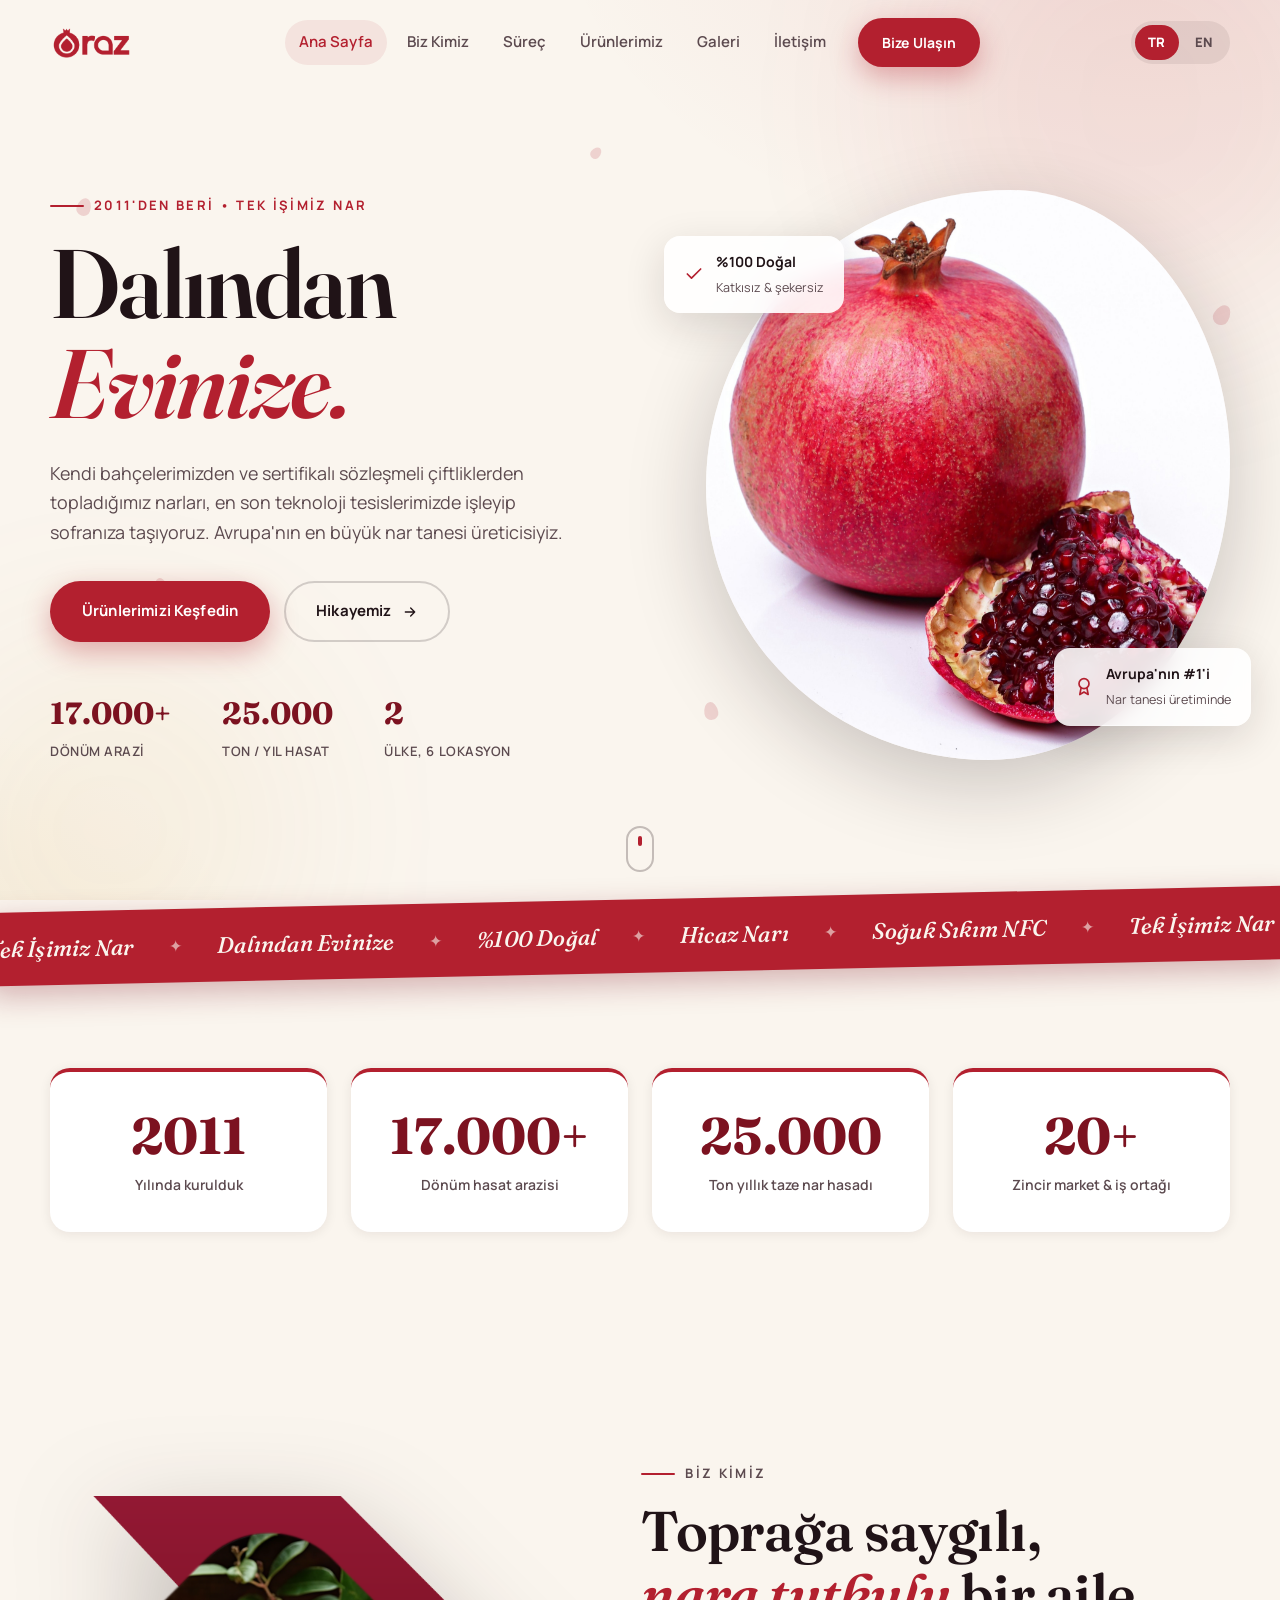
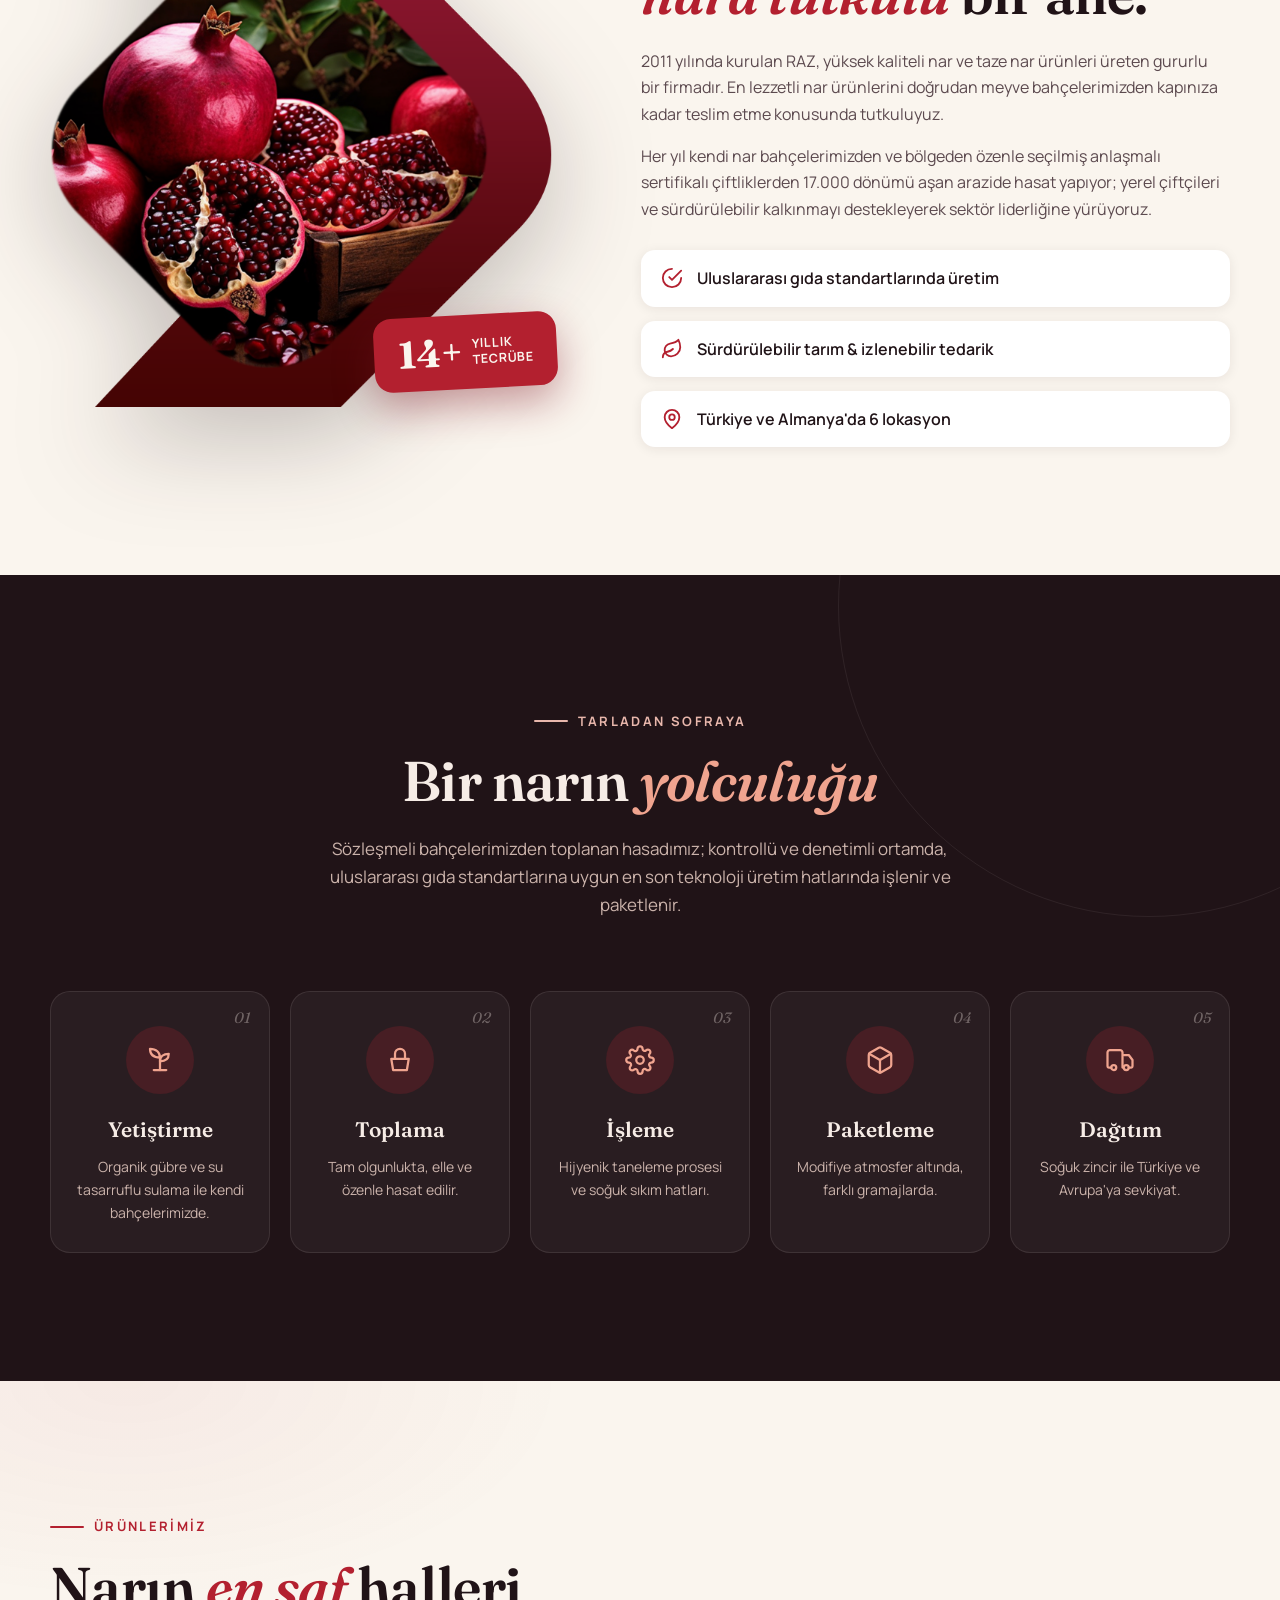
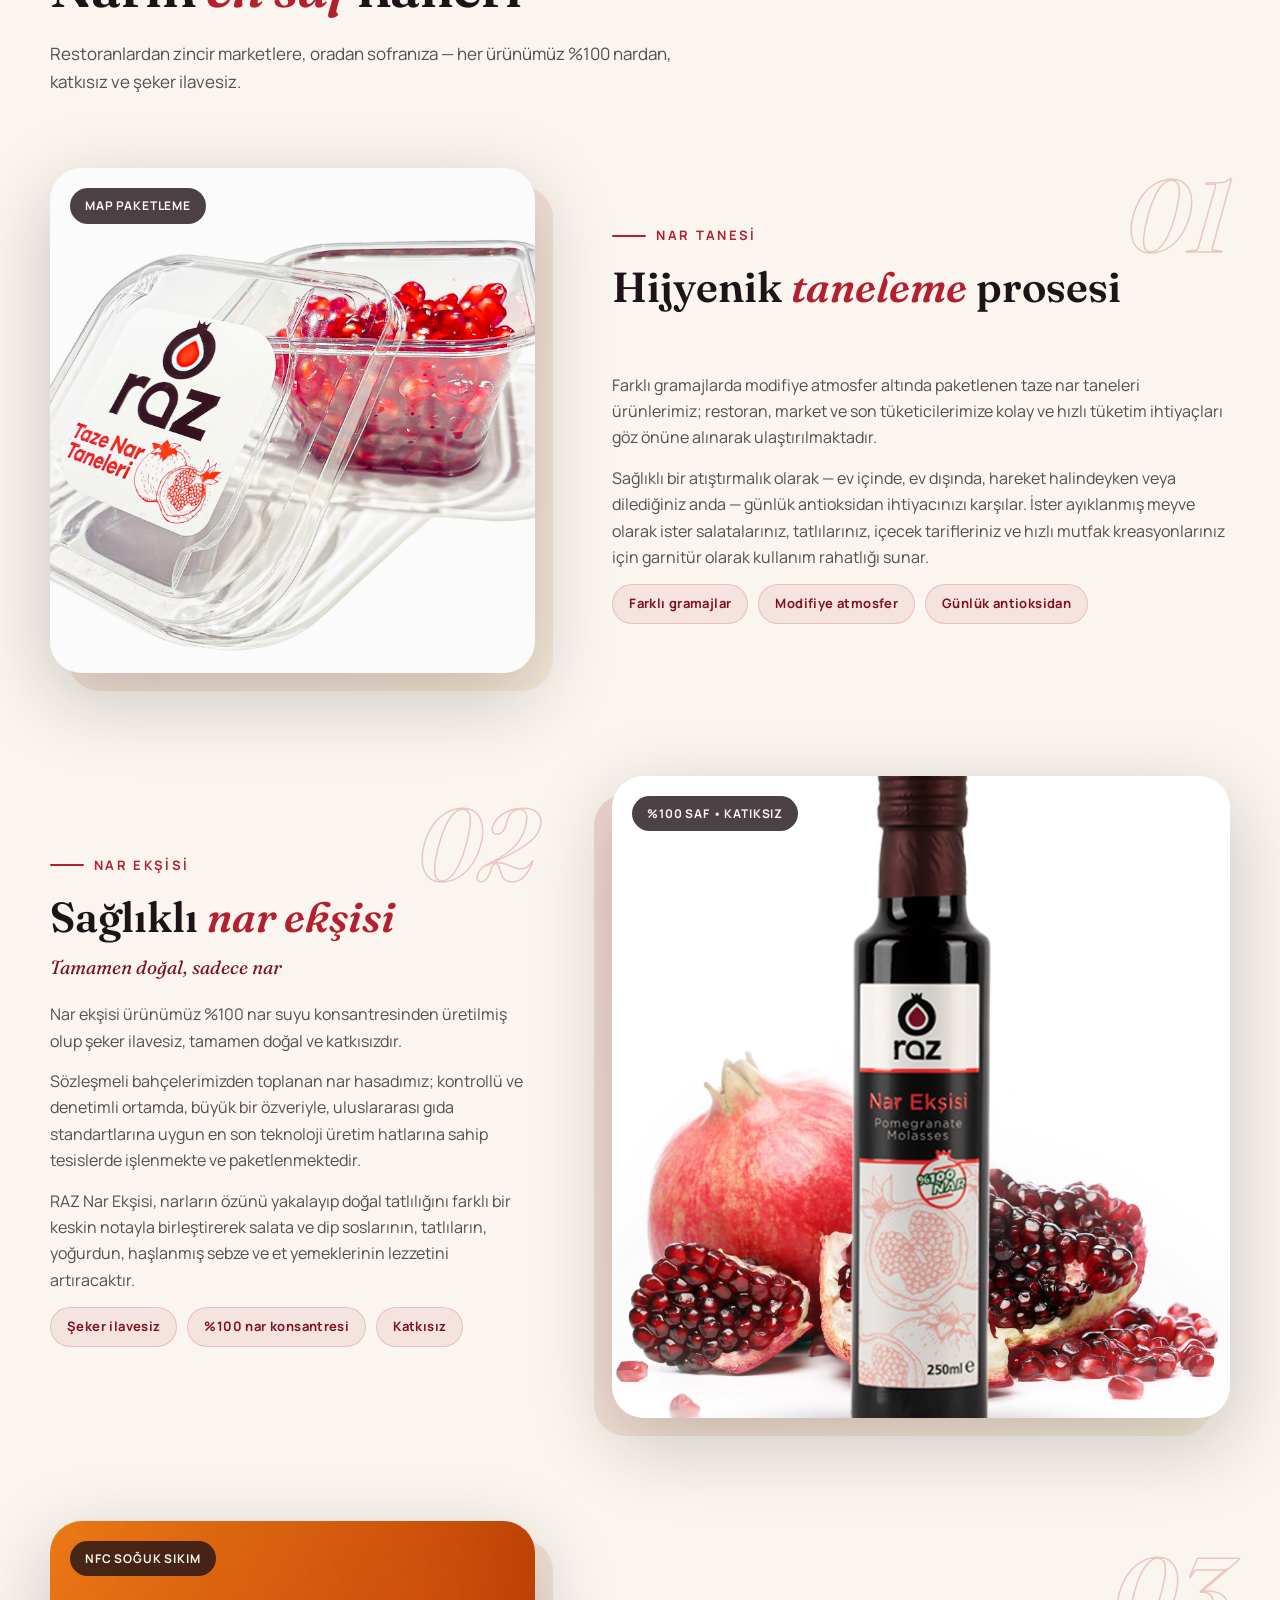
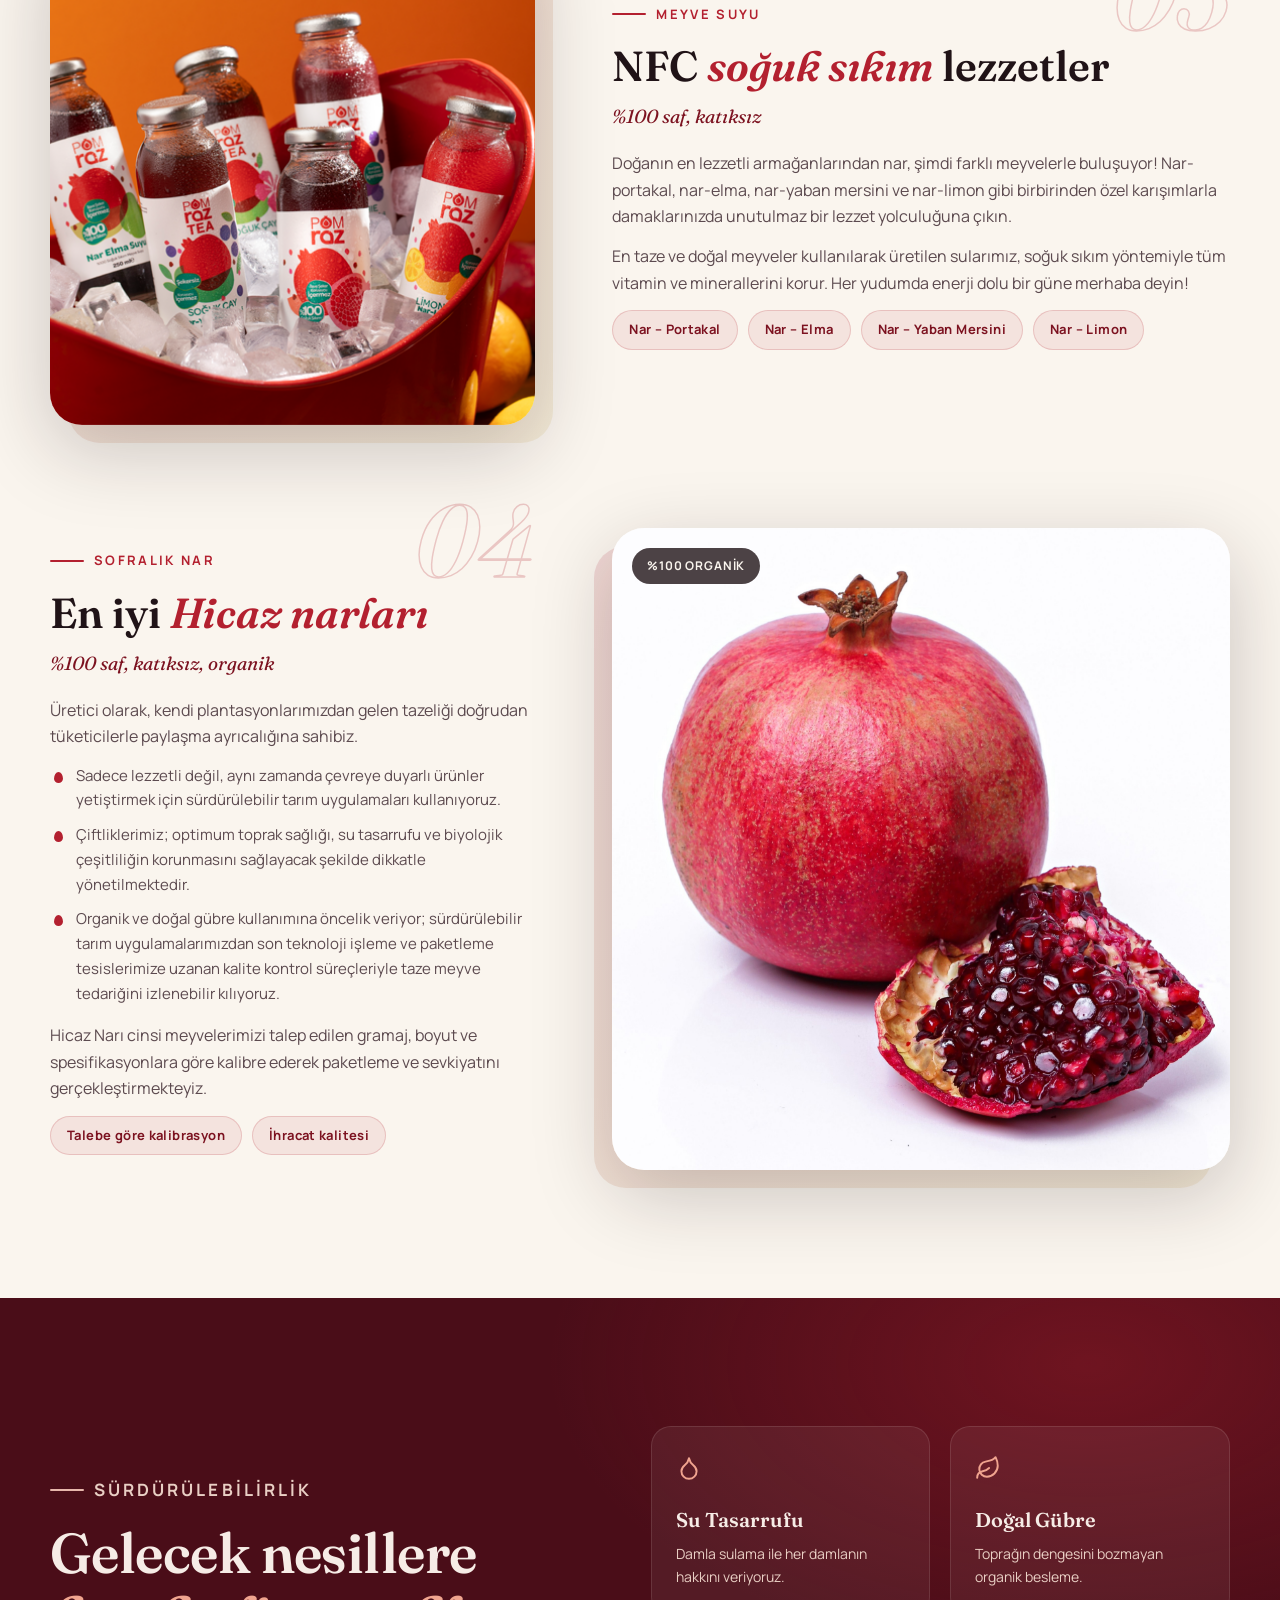
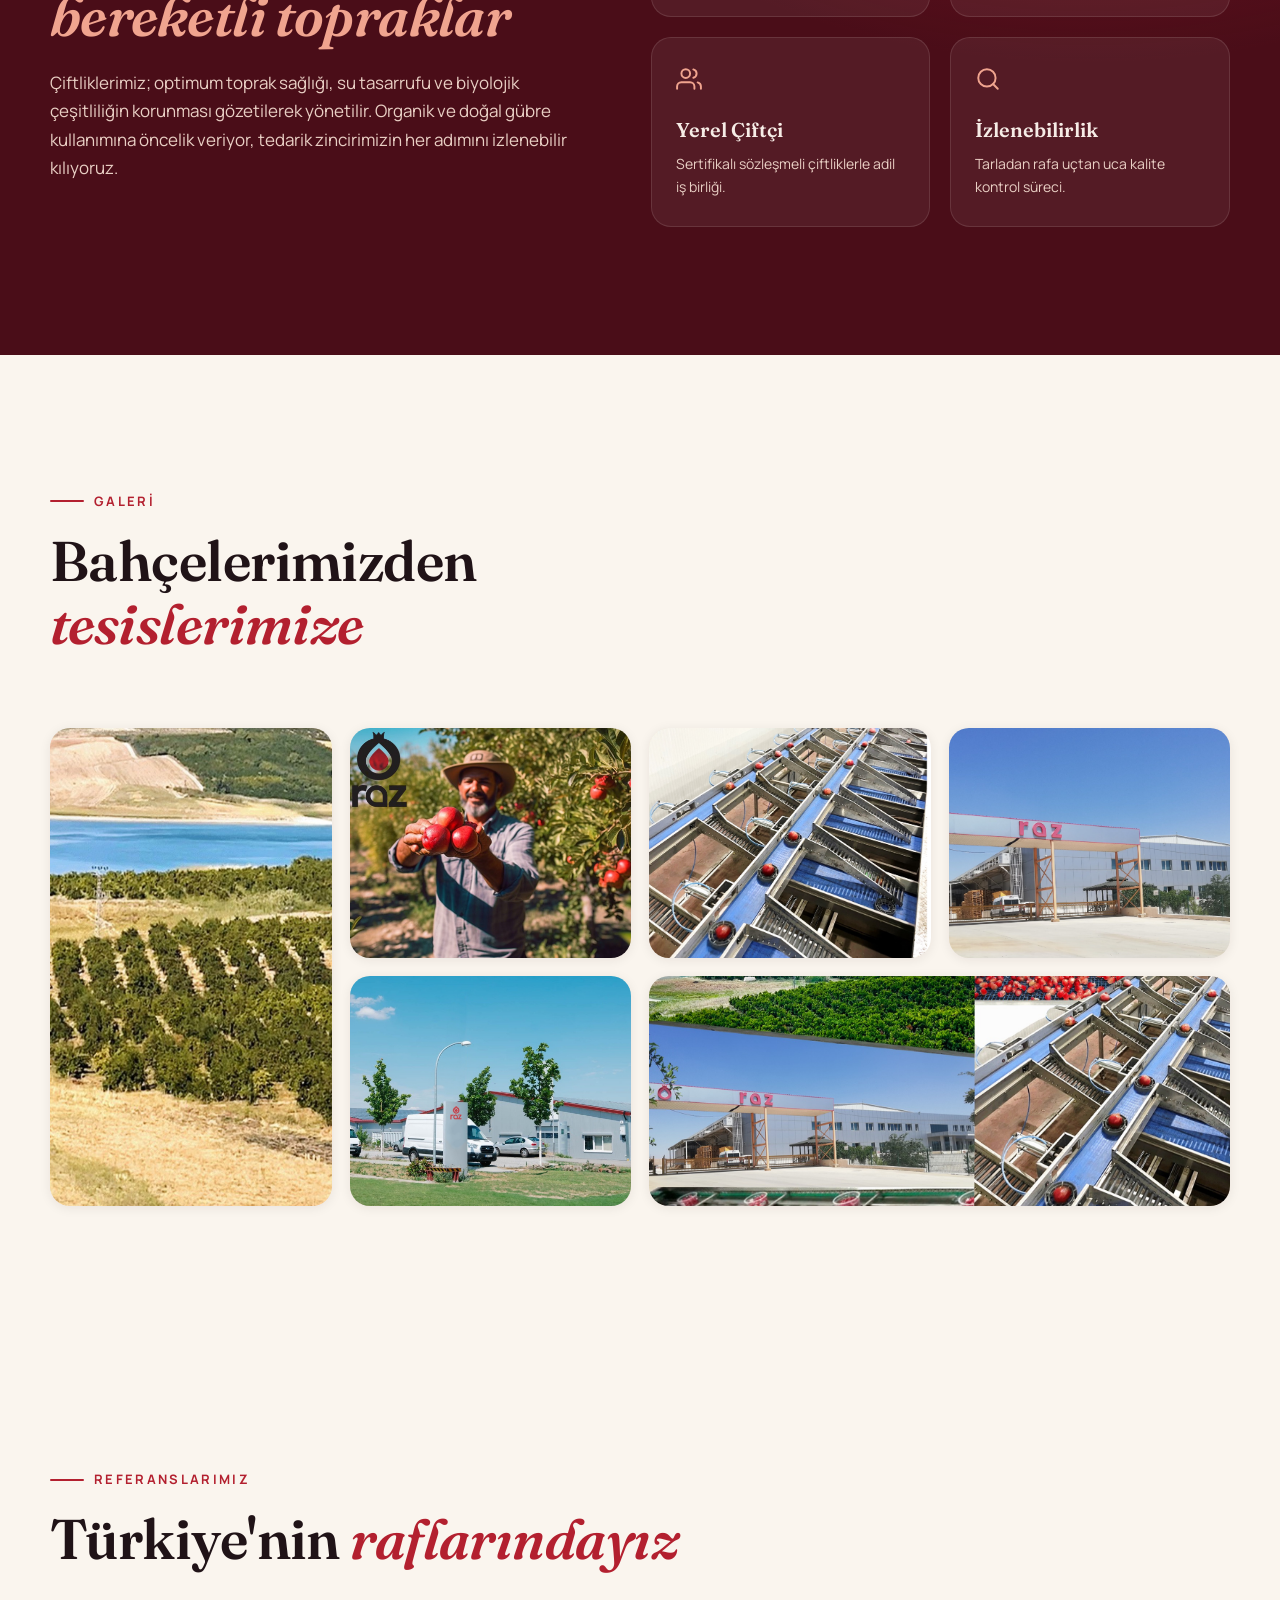
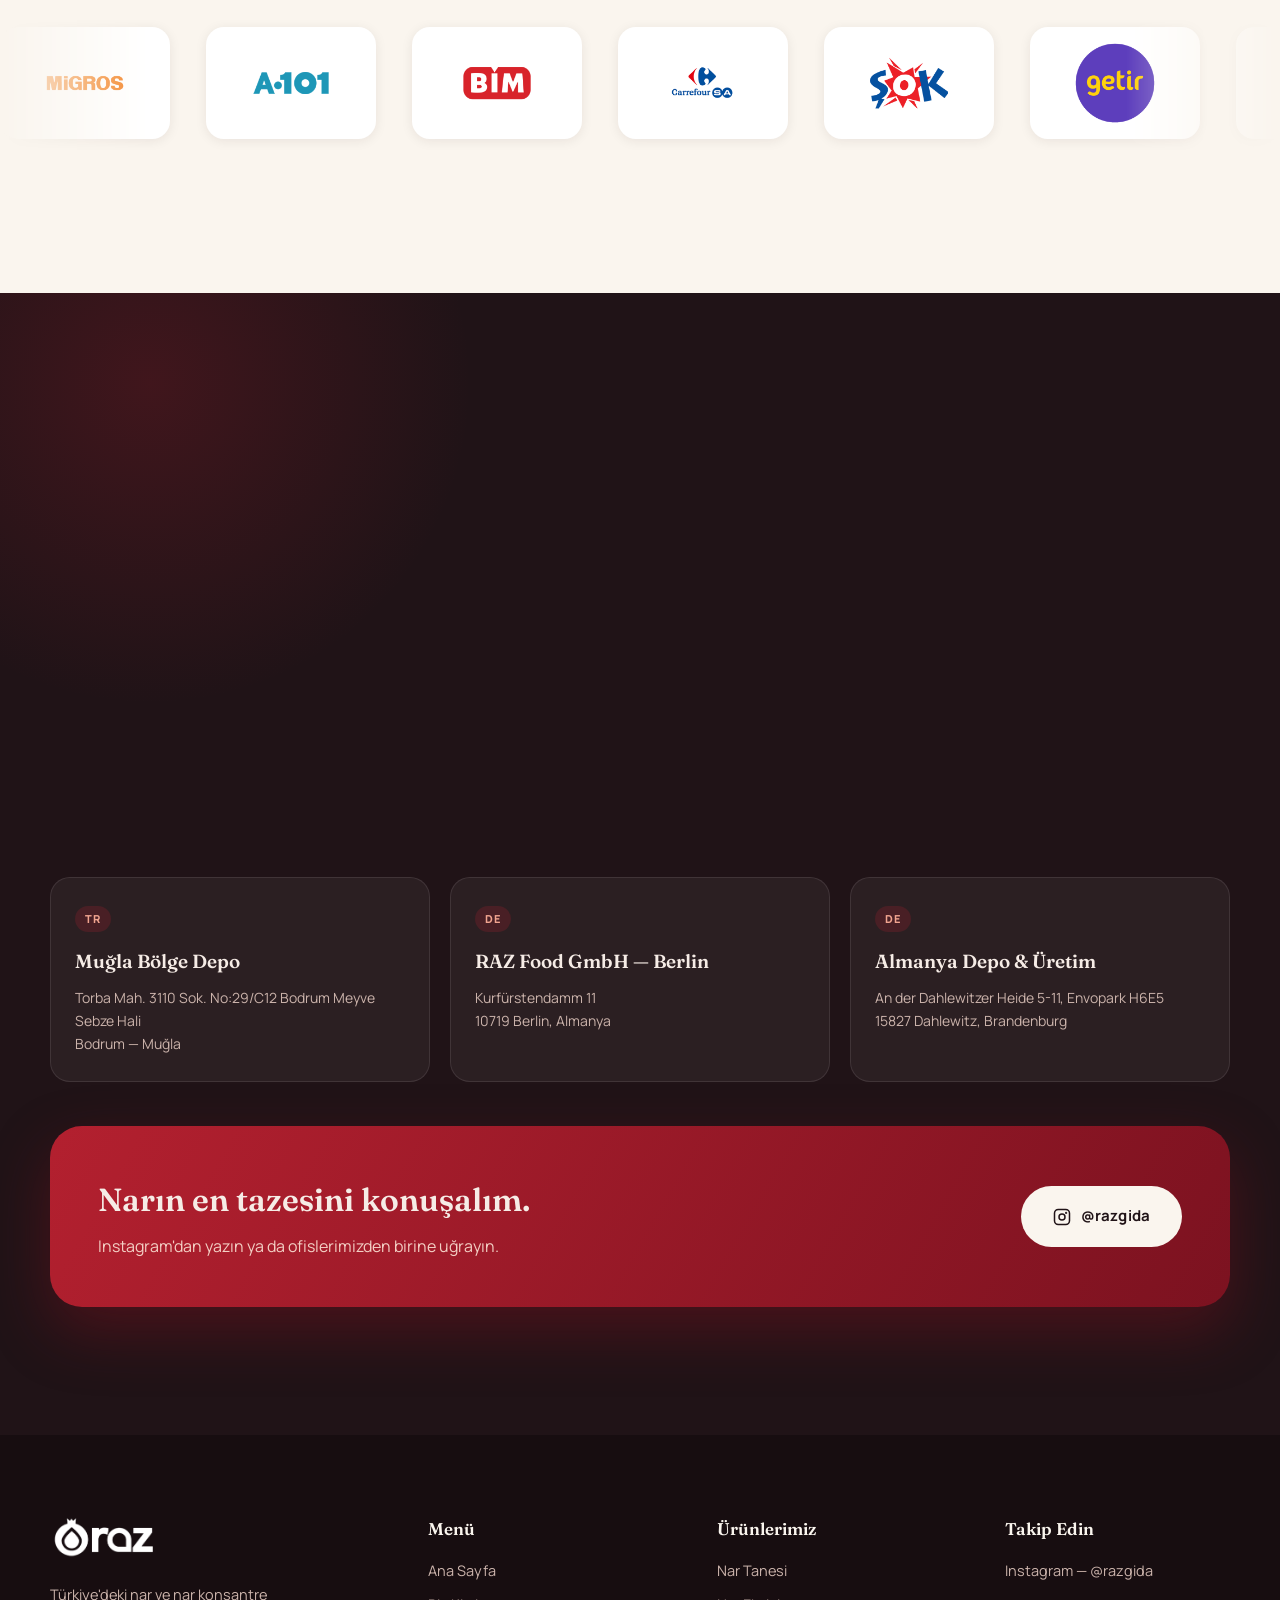
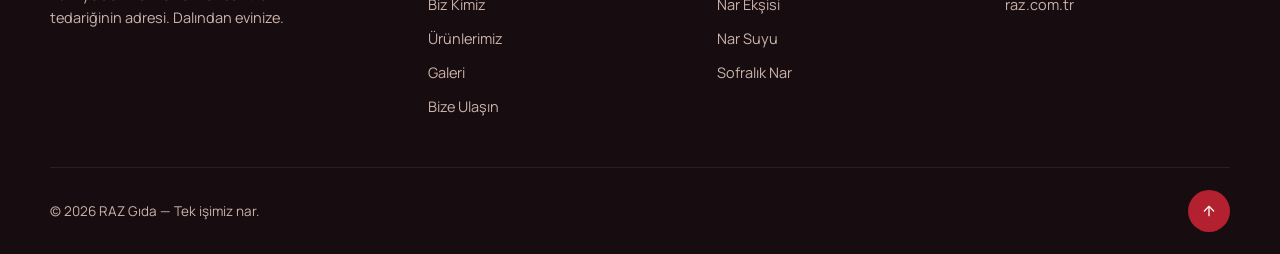
==== index.html @ 81042d1a "RAZ modern website: TR/EN static site Co-Authored-By: Claude Fable 5 <noreply@anthropic.com>" ====
<!DOCTYPE html>
<html lang="tr">
<head>
  <meta charset="UTF-8">
  <meta name="viewport" content="width=device-width, initial-scale=1.0">
  <title>RAZ — Dalından Evinize | Türkiye'nin Nar ve Nar Ürünleri Tedarikçisi</title>
  <meta name="description" content="2011'den beri tek işimiz nar. Avrupa'nın en büyük nar tanesi üreticisi RAZ; nar tanesi, nar ekşisi, NFC nar suyu ve sofralık Hicaz narını dalından evinize ulaştırır.">
  <link rel="icon" type="image/png" href="assets/img/favicon.png">
  <link rel="alternate" hreflang="tr" href="./">
  <link rel="alternate" hreflang="en" href="en/">
  <link rel="preconnect" href="https://fonts.googleapis.com">
  <link rel="preconnect" href="https://fonts.gstatic.com" crossorigin>
  <link href="https://fonts.googleapis.com/css2?family=Fraunces:opsz,wght@9..144,400;9..144,500;9..144,600;9..144,700&family=Manrope:wght@400;500;600;700;800&display=swap" rel="stylesheet">
  <link rel="stylesheet" href="css/style.css">
</head>
<body>

  <!-- ======= NAVBAR ======= -->
  <header class="nav" id="nav">
    <div class="container nav__inner">
      <a href="#anasayfa" class="nav__brand" aria-label="RAZ ana sayfa">
        <span class="nav__logo" role="img" aria-label="RAZ logosu"></span>
      </a>
      <nav class="nav__links" id="navLinks" aria-label="Ana menü">
        <a href="#anasayfa" class="nav__link is-active">Ana Sayfa</a>
        <a href="#biz-kimiz" class="nav__link">Biz Kimiz</a>
        <a href="#surec" class="nav__link">Süreç</a>
        <a href="#urunler" class="nav__link">Ürünlerimiz</a>
        <a href="#galeri" class="nav__link">Galeri</a>
        <a href="#iletisim" class="nav__link">İletişim</a>
        <a href="#iletisim" class="btn btn--primary btn--sm nav__cta">Bize Ulaşın</a>
      </nav>
      <div class="lang" aria-label="Dil seçimi">
        <a href="./" class="lang__link is-active" aria-current="true">TR</a>
        <a href="en/" class="lang__link">EN</a>
      </div>
      <button class="nav__burger" id="navBurger" aria-label="Menüyü aç/kapat" aria-expanded="false">
        <span></span><span></span><span></span>
      </button>
    </div>
  </header>

  <main>
    <!-- ======= HERO ======= -->
    <section class="hero" id="anasayfa">
      <div class="hero__bg" aria-hidden="true">
        <span class="hero__glow hero__glow--1"></span>
        <span class="hero__glow hero__glow--2"></span>
        <span class="seed seed--1"></span>
        <span class="seed seed--2"></span>
        <span class="seed seed--3"></span>
        <span class="seed seed--4"></span>
        <span class="seed seed--5"></span>
      </div>
      <div class="container hero__grid">
        <div class="hero__content">
          <p class="eyebrow reveal">2011'den beri &bull; Tek İşimiz Nar</p>
          <h1 class="hero__title reveal" style="--d:.08s">
            Dalından<br><em>Evinize.</em>
          </h1>
          <p class="hero__lead reveal" style="--d:.16s">
            Kendi bahçelerimizden ve sertifikalı sözleşmeli çiftliklerden topladığımız
            narları, en son teknoloji tesislerimizde işleyip sofranıza taşıyoruz.
            Avrupa'nın en büyük nar tanesi üreticisiyiz.
          </p>
          <div class="hero__actions reveal" style="--d:.24s">
            <a href="#urunler" class="btn btn--primary">Ürünlerimizi Keşfedin</a>
            <a href="#biz-kimiz" class="btn btn--ghost">Hikayemiz
              <svg width="16" height="16" viewBox="0 0 24 24" fill="none" stroke="currentColor" stroke-width="2" stroke-linecap="round" stroke-linejoin="round" aria-hidden="true"><path d="M5 12h14M13 6l6 6-6 6"/></svg>
            </a>
          </div>
          <ul class="hero__facts reveal" style="--d:.32s">
            <li><strong>17.000+</strong><span>dönüm arazi</span></li>
            <li><strong>25.000</strong><span>ton / yıl hasat</span></li>
            <li><strong>2</strong><span>ülke, 6 lokasyon</span></li>
          </ul>
        </div>
        <div class="hero__visual reveal" style="--d:.2s">
          <div class="hero__blob">
            <img src="assets/img/hero-pomegranate.jpg" alt="Taze Hicaz narı ve nar taneleri" fetchpriority="high">
          </div>
          <div class="hero__chip hero__chip--1">
            <svg width="20" height="20" viewBox="0 0 24 24" fill="none" stroke="currentColor" stroke-width="2" stroke-linecap="round" stroke-linejoin="round" aria-hidden="true"><path d="M20 6L9 17l-5-5"/></svg>
            <div><strong>%100 Doğal</strong><span>Katkısız &amp; şekersiz</span></div>
          </div>
          <div class="hero__chip hero__chip--2">
            <svg width="20" height="20" viewBox="0 0 24 24" fill="none" stroke="currentColor" stroke-width="2" stroke-linecap="round" stroke-linejoin="round" aria-hidden="true"><circle cx="12" cy="8" r="6"/><path d="M15.5 13l1.5 8-5-3-5 3 1.5-8"/></svg>
            <div><strong>Avrupa'nın #1'i</strong><span>Nar tanesi üretiminde</span></div>
          </div>
        </div>
      </div>
      <a href="#marquee" class="hero__scroll" aria-label="Aşağı kaydır">
        <span></span>
      </a>
    </section>

    <!-- ======= MARQUEE ======= -->
    <div class="marquee" id="marquee" aria-hidden="true">
      <div class="marquee__track">
        <span>Tek İşimiz Nar</span><i>&#10022;</i>
        <span>Dalından Evinize</span><i>&#10022;</i>
        <span>%100 Doğal</span><i>&#10022;</i>
        <span>Hicaz Narı</span><i>&#10022;</i>
        <span>Soğuk Sıkım NFC</span><i>&#10022;</i>
        <span>Tek İşimiz Nar</span><i>&#10022;</i>
        <span>Dalından Evinize</span><i>&#10022;</i>
        <span>%100 Doğal</span><i>&#10022;</i>
        <span>Hicaz Narı</span><i>&#10022;</i>
        <span>Soğuk Sıkım NFC</span><i>&#10022;</i>
      </div>
    </div>

    <!-- ======= STATS ======= -->
    <section class="stats">
      <div class="container stats__grid">
        <div class="stat reveal">
          <span class="stat__num"><span class="counter" data-target="2011">0</span></span>
          <span class="stat__label">Yılında kurulduk</span>
        </div>
        <div class="stat reveal" style="--d:.08s">
          <span class="stat__num"><span class="counter" data-target="17">0</span>.000+</span>
          <span class="stat__label">Dönüm hasat arazisi</span>
        </div>
        <div class="stat reveal" style="--d:.16s">
          <span class="stat__num"><span class="counter" data-target="25">0</span>.000</span>
          <span class="stat__label">Ton yıllık taze nar hasadı</span>
        </div>
        <div class="stat reveal" style="--d:.24s">
          <span class="stat__num"><span class="counter" data-target="20">0</span>+</span>
          <span class="stat__label">Zincir market &amp; iş ortağı</span>
        </div>
      </div>
    </section>

    <!-- ======= BİZ KİMİZ ======= -->
    <section class="about section" id="biz-kimiz">
      <div class="container about__grid">
        <div class="about__visual reveal">
          <img src="assets/img/about.png" alt="Ahşap kasada taze narlar ve nar taneleri" loading="lazy">
          <div class="about__badge">
            <strong>14+</strong>
            <span>yıllık<br>tecrübe</span>
          </div>
        </div>
        <div class="about__content">
          <p class="eyebrow reveal">Biz Kimiz</p>
          <h2 class="section__title reveal" style="--d:.08s">Toprağa saygılı,<br><em>nara tutkulu</em> bir aile.</h2>
          <p class="reveal" style="--d:.16s">
            2011 yılında kurulan RAZ, yüksek kaliteli nar ve taze nar ürünleri üreten
            gururlu bir firmadır. En lezzetli nar ürünlerini doğrudan meyve bahçelerimizden
            kapınıza kadar teslim etme konusunda tutkuluyuz.
          </p>
          <p class="reveal" style="--d:.22s">
            Her yıl kendi nar bahçelerimizden ve bölgeden özenle seçilmiş anlaşmalı
            sertifikalı çiftliklerden 17.000 dönümü aşan arazide hasat yapıyor; yerel
            çiftçileri ve sürdürülebilir kalkınmayı destekleyerek sektör liderliğine yürüyoruz.
          </p>
          <ul class="about__list reveal" style="--d:.28s">
            <li>
              <svg width="22" height="22" viewBox="0 0 24 24" fill="none" stroke="currentColor" stroke-width="2" stroke-linecap="round" stroke-linejoin="round" aria-hidden="true"><path d="M12 2a10 10 0 1 0 10 10"/><path d="M22 4L12 14l-3-3"/></svg>
              Uluslararası gıda standartlarında üretim
            </li>
            <li>
              <svg width="22" height="22" viewBox="0 0 24 24" fill="none" stroke="currentColor" stroke-width="2" stroke-linecap="round" stroke-linejoin="round" aria-hidden="true"><path d="M11 20A7 7 0 0 1 9.8 6.1C15.5 5 17 4.48 19 2c1 2 2 4.18 2 8 0 5.5-4.78 10-10 10Z"/><path d="M2 21c0-3 1.85-5.36 5.08-6C9.5 14.52 12 13 13 12"/></svg>
              Sürdürülebilir tarım &amp; izlenebilir tedarik
            </li>
            <li>
              <svg width="22" height="22" viewBox="0 0 24 24" fill="none" stroke="currentColor" stroke-width="2" stroke-linecap="round" stroke-linejoin="round" aria-hidden="true"><path d="M20 10c0 6-8 12-8 12s-8-6-8-12a8 8 0 0 1 16 0Z"/><circle cx="12" cy="10" r="3"/></svg>
              Türkiye ve Almanya'da 6 lokasyon
            </li>
          </ul>
        </div>
      </div>
    </section>

    <!-- ======= SÜREÇ ======= -->
    <section class="process section section--dark" id="surec">
      <div class="container">
        <div class="section__head">
          <p class="eyebrow eyebrow--light reveal">Tarladan Sofraya</p>
          <h2 class="section__title reveal" style="--d:.08s">Bir narın <em>yolculuğu</em></h2>
          <p class="section__sub reveal" style="--d:.16s">
            Sözleşmeli bahçelerimizden toplanan hasadımız; kontrollü ve denetimli ortamda,
            uluslararası gıda standartlarına uygun en son teknoloji üretim hatlarında
            işlenir ve paketlenir.
          </p>
        </div>
        <ol class="process__steps">
          <li class="process__step reveal">
            <span class="process__no">01</span>
            <span class="process__icon">
              <svg width="30" height="30" viewBox="0 0 24 24" fill="none" stroke="currentColor" stroke-width="1.8" stroke-linecap="round" stroke-linejoin="round" aria-hidden="true"><path d="M7 20h10"/><path d="M12 20V10"/><path d="M12 10C12 6 9 3 4 3c0 5 3 7 8 7Z"/><path d="M12 13c0-3.5 2.5-6 7-6 0 4.5-2.5 6-7 6Z"/></svg>
            </span>
            <h3>Yetiştirme</h3>
            <p>Organik gübre ve su tasarruflu sulama ile kendi bahçelerimizde.</p>
          </li>
          <li class="process__step reveal" style="--d:.08s">
            <span class="process__no">02</span>
            <span class="process__icon">
              <svg width="30" height="30" viewBox="0 0 24 24" fill="none" stroke="currentColor" stroke-width="1.8" stroke-linecap="round" stroke-linejoin="round" aria-hidden="true"><path d="M5 11h14l-1.5 9h-11L5 11Z"/><path d="M8 11V7a4 4 0 0 1 8 0v4"/></svg>
            </span>
            <h3>Toplama</h3>
            <p>Tam olgunlukta, elle ve özenle hasat edilir.</p>
          </li>
          <li class="process__step reveal" style="--d:.16s">
            <span class="process__no">03</span>
            <span class="process__icon">
              <svg width="30" height="30" viewBox="0 0 24 24" fill="none" stroke="currentColor" stroke-width="1.8" stroke-linecap="round" stroke-linejoin="round" aria-hidden="true"><circle cx="12" cy="12" r="3"/><path d="M19.4 15a1.65 1.65 0 0 0 .33 1.82l.06.06a2 2 0 1 1-2.83 2.83l-.06-.06a1.65 1.65 0 0 0-1.82-.33 1.65 1.65 0 0 0-1 1.51V21a2 2 0 1 1-4 0v-.09a1.65 1.65 0 0 0-1-1.51 1.65 1.65 0 0 0-1.82.33l-.06.06a2 2 0 1 1-2.83-2.83l.06-.06a1.65 1.65 0 0 0 .33-1.82 1.65 1.65 0 0 0-1.51-1H3a2 2 0 1 1 0-4h.09a1.65 1.65 0 0 0 1.51-1 1.65 1.65 0 0 0-.33-1.82l-.06-.06a2 2 0 1 1 2.83-2.83l.06.06a1.65 1.65 0 0 0 1.82.33h.09a1.65 1.65 0 0 0 1-1.51V3a2 2 0 1 1 4 0v.09a1.65 1.65 0 0 0 1 1.51 1.65 1.65 0 0 0 1.82-.33l.06-.06a2 2 0 1 1 2.83 2.83l-.06.06a1.65 1.65 0 0 0-.33 1.82v.09a1.65 1.65 0 0 0 1.51 1H21a2 2 0 1 1 0 4h-.09a1.65 1.65 0 0 0-1.51 1Z"/></svg>
            </span>
            <h3>İşleme</h3>
            <p>Hijyenik taneleme prosesi ve soğuk sıkım hatları.</p>
          </li>
          <li class="process__step reveal" style="--d:.24s">
            <span class="process__no">04</span>
            <span class="process__icon">
              <svg width="30" height="30" viewBox="0 0 24 24" fill="none" stroke="currentColor" stroke-width="1.8" stroke-linecap="round" stroke-linejoin="round" aria-hidden="true"><path d="M21 8a2 2 0 0 0-1-1.73l-7-4a2 2 0 0 0-2 0l-7 4A2 2 0 0 0 3 8v8a2 2 0 0 0 1 1.73l7 4a2 2 0 0 0 2 0l7-4A2 2 0 0 0 21 16Z"/><path d="M3.3 7L12 12l8.7-5"/><path d="M12 22V12"/></svg>
            </span>
            <h3>Paketleme</h3>
            <p>Modifiye atmosfer altında, farklı gramajlarda.</p>
          </li>
          <li class="process__step reveal" style="--d:.32s">
            <span class="process__no">05</span>
            <span class="process__icon">
              <svg width="30" height="30" viewBox="0 0 24 24" fill="none" stroke="currentColor" stroke-width="1.8" stroke-linecap="round" stroke-linejoin="round" aria-hidden="true"><path d="M14 18V6a2 2 0 0 0-2-2H4a2 2 0 0 0-2 2v11a1 1 0 0 0 1 1h2"/><path d="M15 8h4l3 4v5a1 1 0 0 1-1 1h-2"/><circle cx="7" cy="18" r="2"/><circle cx="17" cy="18" r="2"/></svg>
            </span>
            <h3>Dağıtım</h3>
            <p>Soğuk zincir ile Türkiye ve Avrupa'ya sevkiyat.</p>
          </li>
        </ol>
      </div>
    </section>

    <!-- ======= ÜRÜNLER ======= -->
    <section class="products section" id="urunler">
      <div class="container">
        <div class="section__head">
          <p class="eyebrow reveal">Ürünlerimiz</p>
          <h2 class="section__title reveal" style="--d:.08s">Narın <em>en saf</em> halleri</h2>
          <p class="section__sub reveal" style="--d:.16s">
            Restoranlardan zincir marketlere, oradan sofranıza — her ürünümüz
            %100 nardan, katkısız ve şeker ilavesiz.
          </p>
        </div>
        <div class="showcase__list">

          <!-- 01 · Nar Tanesi -->
          <article class="showcase">
            <div class="showcase__media reveal">
              <img src="assets/img/products/nar-tanesi.jpg" alt="RAZ taze nar taneleri paketi" loading="lazy">
              <span class="showcase__tag">MAP Paketleme</span>
            </div>
            <div class="showcase__content">
              <span class="showcase__no" aria-hidden="true">01</span>
              <p class="eyebrow reveal">Nar Tanesi</p>
              <h3 class="showcase__title reveal" style="--d:.06s">Hijyenik <em>taneleme</em> prosesi</h3>
              <p class="showcase__highlight reveal" style="--d:.12s">Avrupa'nın en büyük tane üreticisi</p>
              <p class="reveal" style="--d:.18s">
                Farklı gramajlarda modifiye atmosfer altında paketlenen taze nar taneleri
                ürünlerimiz; restoran, market ve son tüketicilerimize kolay ve hızlı tüketim
                ihtiyaçları göz önüne alınarak ulaştırılmaktadır.
              </p>
              <p class="reveal" style="--d:.24s">
                Sağlıklı bir atıştırmalık olarak — ev içinde, ev dışında, hareket halindeyken
                veya dilediğiniz anda — günlük antioksidan ihtiyacınızı karşılar. İster
                ayıklanmış meyve olarak ister salatalarınız, tatlılarınız, içecek tarifleriniz
                ve hızlı mutfak kreasyonlarınız için garnitür olarak kullanım rahatlığı sunar.
              </p>
              <ul class="showcase__chips reveal" style="--d:.3s">
                <li>Farklı gramajlar</li>
                <li>Modifiye atmosfer</li>
                <li>Günlük antioksidan</li>
              </ul>
            </div>
          </article>

          <!-- 02 · Nar Ekşisi -->
          <article class="showcase">
            <div class="showcase__media reveal">
              <img src="assets/img/products/nar-eksisi.jpg" alt="RAZ nar ekşisi şişesi" loading="lazy">
              <span class="showcase__tag">%100 Saf &bull; Katıksız</span>
            </div>
            <div class="showcase__content">
              <span class="showcase__no" aria-hidden="true">02</span>
              <p class="eyebrow reveal">Nar Ekşisi</p>
              <h3 class="showcase__title reveal" style="--d:.06s">Sağlıklı <em>nar ekşisi</em></h3>
              <p class="showcase__highlight reveal" style="--d:.12s">Tamamen doğal, sadece nar</p>
              <p class="reveal" style="--d:.18s">
                Nar ekşisi ürünümüz %100 nar suyu konsantresinden üretilmiş olup şeker
                ilavesiz, tamamen doğal ve katkısızdır.
              </p>
              <p class="reveal" style="--d:.24s">
                Sözleşmeli bahçelerimizden toplanan nar hasadımız; kontrollü ve denetimli
                ortamda, büyük bir özveriyle, uluslararası gıda standartlarına uygun en son
                teknoloji üretim hatlarına sahip tesislerde işlenmekte ve paketlenmektedir.
              </p>
              <p class="reveal" style="--d:.3s">
                RAZ Nar Ekşisi, narların özünü yakalayıp doğal tatlılığını farklı bir keskin
                notayla birleştirerek salata ve dip soslarının, tatlıların, yoğurdun,
                haşlanmış sebze ve et yemeklerinin lezzetini artıracaktır.
              </p>
              <ul class="showcase__chips reveal" style="--d:.36s">
                <li>Şeker ilavesiz</li>
                <li>%100 nar konsantresi</li>
                <li>Katkısız</li>
              </ul>
            </div>
          </article>

          <!-- 03 · Meyve Suyu -->
          <article class="showcase">
            <div class="showcase__media reveal">
              <img src="assets/img/products/nar-suyu.png" alt="POM raz NFC soğuk sıkım nar suyu şişeleri" loading="lazy">
              <span class="showcase__tag">NFC Soğuk Sıkım</span>
            </div>
            <div class="showcase__content">
              <span class="showcase__no" aria-hidden="true">03</span>
              <p class="eyebrow reveal">Meyve Suyu</p>
              <h3 class="showcase__title reveal" style="--d:.06s">NFC <em>soğuk sıkım</em> lezzetler</h3>
              <p class="showcase__highlight reveal" style="--d:.12s">%100 saf, katıksız</p>
              <p class="reveal" style="--d:.18s">
                Doğanın en lezzetli armağanlarından nar, şimdi farklı meyvelerle buluşuyor!
                Nar-portakal, nar-elma, nar-yaban mersini ve nar-limon gibi birbirinden özel
                karışımlarla damaklarınızda unutulmaz bir lezzet yolculuğuna çıkın.
              </p>
              <p class="reveal" style="--d:.24s">
                En taze ve doğal meyveler kullanılarak üretilen sularımız, soğuk sıkım
                yöntemiyle tüm vitamin ve minerallerini korur. Her yudumda enerji dolu bir
                güne merhaba deyin!
              </p>
              <ul class="showcase__chips reveal" style="--d:.3s">
                <li>Nar &ndash; Portakal</li>
                <li>Nar &ndash; Elma</li>
                <li>Nar &ndash; Yaban Mersini</li>
                <li>Nar &ndash; Limon</li>
              </ul>
            </div>
          </article>

          <!-- 04 · Sofralık Nar -->
          <article class="showcase">
            <div class="showcase__media reveal">
              <img src="assets/img/hero-pomegranate.jpg" alt="Sofralık Hicaz narı" loading="lazy">
              <span class="showcase__tag">%100 Organik</span>
            </div>
            <div class="showcase__content">
              <span class="showcase__no" aria-hidden="true">04</span>
              <p class="eyebrow reveal">Sofralık Nar</p>
              <h3 class="showcase__title reveal" style="--d:.06s">En iyi <em>Hicaz narları</em></h3>
              <p class="showcase__highlight reveal" style="--d:.12s">%100 saf, katıksız, organik</p>
              <p class="reveal" style="--d:.18s">
                Üretici olarak, kendi plantasyonlarımızdan gelen tazeliği doğrudan
                tüketicilerle paylaşma ayrıcalığına sahibiz.
              </p>
              <ul class="showcase__points reveal" style="--d:.24s">
                <li>Sadece lezzetli değil, aynı zamanda çevreye duyarlı ürünler yetiştirmek için sürdürülebilir tarım uygulamaları kullanıyoruz.</li>
                <li>Çiftliklerimiz; optimum toprak sağlığı, su tasarrufu ve biyolojik çeşitliliğin korunmasını sağlayacak şekilde dikkatle yönetilmektedir.</li>
                <li>Organik ve doğal gübre kullanımına öncelik veriyor; sürdürülebilir tarım uygulamalarımızdan son teknoloji işleme ve paketleme tesislerimize uzanan kalite kontrol süreçleriyle taze meyve tedariğini izlenebilir kılıyoruz.</li>
              </ul>
              <p class="reveal" style="--d:.3s">
                Hicaz Narı cinsi meyvelerimizi talep edilen gramaj, boyut ve spesifikasyonlara
                göre kalibre ederek paketleme ve sevkiyatını gerçekleştirmekteyiz.
              </p>
              <ul class="showcase__chips reveal" style="--d:.36s">
                <li>Talebe göre kalibrasyon</li>
                <li>İhracat kalitesi</li>
              </ul>
            </div>
          </article>

        </div>
      </div>
    </section>

    <!-- ======= SÜRDÜRÜLEBİLİRLİK ======= -->
    <section class="sustain section section--wine">
      <div class="container sustain__grid">
        <div class="sustain__content">
          <p class="eyebrow eyebrow--light reveal">Sürdürülebilirlik</p>
          <h2 class="section__title reveal" style="--d:.08s">Gelecek nesillere<br><em>bereketli topraklar</em></h2>
          <p class="reveal" style="--d:.16s">
            Çiftliklerimiz; optimum toprak sağlığı, su tasarrufu ve biyolojik çeşitliliğin
            korunması gözetilerek yönetilir. Organik ve doğal gübre kullanımına öncelik
            veriyor, tedarik zincirimizin her adımını izlenebilir kılıyoruz.
          </p>
        </div>
        <div class="sustain__cards">
          <div class="sustain__card reveal">
            <svg width="26" height="26" viewBox="0 0 24 24" fill="none" stroke="currentColor" stroke-width="1.8" stroke-linecap="round" stroke-linejoin="round" aria-hidden="true"><path d="M12 22a7 7 0 0 0 7-7c0-2-1-3.9-3-5.5s-3.5-4-4-6.5c-.5 2.5-2 4.9-4 6.5C6 11.1 5 13 5 15a7 7 0 0 0 7 7Z"/></svg>
            <h3>Su Tasarrufu</h3>
            <p>Damla sulama ile her damlanın hakkını veriyoruz.</p>
          </div>
          <div class="sustain__card reveal" style="--d:.08s">
            <svg width="26" height="26" viewBox="0 0 24 24" fill="none" stroke="currentColor" stroke-width="1.8" stroke-linecap="round" stroke-linejoin="round" aria-hidden="true"><path d="M11 20A7 7 0 0 1 9.8 6.1C15.5 5 17 4.48 19 2c1 2 2 4.18 2 8 0 5.5-4.78 10-10 10Z"/><path d="M2 21c0-3 1.85-5.36 5.08-6C9.5 14.52 12 13 13 12"/></svg>
            <h3>Doğal Gübre</h3>
            <p>Toprağın dengesini bozmayan organik besleme.</p>
          </div>
          <div class="sustain__card reveal" style="--d:.16s">
            <svg width="26" height="26" viewBox="0 0 24 24" fill="none" stroke="currentColor" stroke-width="1.8" stroke-linecap="round" stroke-linejoin="round" aria-hidden="true"><path d="M17 21v-2a4 4 0 0 0-4-4H5a4 4 0 0 0-4 4v2"/><circle cx="9" cy="7" r="4"/><path d="M23 21v-2a4 4 0 0 0-3-3.87"/><path d="M16 3.13a4 4 0 0 1 0 7.75"/></svg>
            <h3>Yerel Çiftçi</h3>
            <p>Sertifikalı sözleşmeli çiftliklerle adil iş birliği.</p>
          </div>
          <div class="sustain__card reveal" style="--d:.24s">
            <svg width="26" height="26" viewBox="0 0 24 24" fill="none" stroke="currentColor" stroke-width="1.8" stroke-linecap="round" stroke-linejoin="round" aria-hidden="true"><circle cx="11" cy="11" r="8"/><path d="M21 21l-4.35-4.35"/></svg>
            <h3>İzlenebilirlik</h3>
            <p>Tarladan rafa uçtan uca kalite kontrol süreci.</p>
          </div>
        </div>
      </div>
    </section>

    <!-- ======= GALERİ ======= -->
    <section class="gallery section" id="galeri">
      <div class="container">
        <div class="section__head">
          <p class="eyebrow reveal">Galeri</p>
          <h2 class="section__title reveal" style="--d:.08s">Bahçelerimizden <em>tesislerimize</em></h2>
        </div>
        <div class="gallery__grid">
          <button class="gallery__item gallery__item--tall reveal" data-full="assets/img/gallery/bahce-4.jpg" aria-label="Görseli büyüt: nar bahçelerimiz">
            <img src="assets/img/gallery/bahce-4.jpg" alt="Göl kenarındaki nar bahçelerimizden panoramik görünüm" loading="lazy">
            <span class="gallery__caption">Nar Bahçelerimiz</span>
          </button>
          <button class="gallery__item reveal" style="--d:.06s" data-full="assets/img/gallery/bahce-2.jpg" aria-label="Görseli büyüt: hasat zamanı">
            <img src="assets/img/gallery/bahce-2.jpg" alt="Bahçede hasat yapan çiftçimiz" loading="lazy">
            <span class="gallery__caption">Hasat Zamanı</span>
          </button>
          <button class="gallery__item reveal" style="--d:.12s" data-full="assets/img/gallery/uretim.jpg" aria-label="Görseli büyüt: üretim hattı">
            <img src="assets/img/gallery/uretim.jpg" alt="Üretim ve taneleme hattı" loading="lazy">
            <span class="gallery__caption">Üretim Hattı</span>
          </button>
          <button class="gallery__item reveal" style="--d:.18s" data-full="assets/img/gallery/urfa-tesis.jpg" aria-label="Görseli büyüt: Şanlıurfa tesisi">
            <img src="assets/img/gallery/urfa-tesis.jpg" alt="Şanlıurfa üretim tesisi" loading="lazy">
            <span class="gallery__caption">Şanlıurfa Tesisi</span>
          </button>
          <button class="gallery__item reveal" style="--d:.24s" data-full="assets/img/gallery/bahce-3.jpg" aria-label="Görseli büyüt: Almanya tesisi">
            <img src="assets/img/gallery/bahce-3.jpg" alt="Almanya Dahlewitz tesisimiz" loading="lazy">
            <span class="gallery__caption">Almanya Tesisi</span>
          </button>
          <button class="gallery__item gallery__item--wide reveal" style="--d:.3s" data-full="assets/img/gallery/bahce-1.jpg" aria-label="Görseli büyüt: tarladan sofraya">
            <img src="assets/img/gallery/bahce-1.jpg" alt="Bahçelerimiz, tesislerimiz ve üretim hattımızdan kareler" loading="lazy">
            <span class="gallery__caption">Tarladan Sofraya</span>
          </button>
        </div>
      </div>
    </section>

    <!-- ======= REFERANSLAR ======= -->
    <section class="clients section">
      <div class="container">
        <div class="section__head">
          <p class="eyebrow reveal">Referanslarımız</p>
          <h2 class="section__title reveal" style="--d:.08s">Türkiye'nin <em>raflarındayız</em></h2>
        </div>
      </div>
      <div class="clients__marquee reveal">
        <div class="clients__track">
          <img src="assets/img/clients/migros.png" alt="Migros" loading="lazy">
          <img src="assets/img/clients/a101.png" alt="A101" loading="lazy">
          <img src="assets/img/clients/bim.png" alt="BİM" loading="lazy">
          <img src="assets/img/clients/carrefoursa.png" alt="CarrefourSA" loading="lazy">
          <img src="assets/img/clients/sok.png" alt="ŞOK" loading="lazy">
          <img src="assets/img/clients/getir.png" alt="Getir" loading="lazy">
          <img src="assets/img/clients/metro.png" alt="Metro" loading="lazy">
          <img src="assets/img/clients/eataly.png" alt="Eataly" loading="lazy">
          <img src="assets/img/clients/macrocenter.png" alt="Macrocenter" loading="lazy">
          <img src="assets/img/clients/istegelsin.png" alt="İstegelsin" loading="lazy">
          <img src="assets/img/clients/tazemasa.png" alt="Taze Masa" loading="lazy">
          <img src="assets/img/clients/altunbilekler.png" alt="Altunbilekler" loading="lazy">
          <img src="assets/img/clients/sariyer.png" alt="Sarıyer Market" loading="lazy">
          <img src="assets/img/clients/UNIFRUTTI.png" alt="Unifrutti" loading="lazy">
          <!-- duplicate for seamless loop -->
          <img src="assets/img/clients/migros.png" alt="" aria-hidden="true" loading="lazy">
          <img src="assets/img/clients/a101.png" alt="" aria-hidden="true" loading="lazy">
          <img src="assets/img/clients/bim.png" alt="" aria-hidden="true" loading="lazy">
          <img src="assets/img/clients/carrefoursa.png" alt="" aria-hidden="true" loading="lazy">
          <img src="assets/img/clients/sok.png" alt="" aria-hidden="true" loading="lazy">
          <img src="assets/img/clients/getir.png" alt="" aria-hidden="true" loading="lazy">
          <img src="assets/img/clients/metro.png" alt="" aria-hidden="true" loading="lazy">
          <img src="assets/img/clients/eataly.png" alt="" aria-hidden="true" loading="lazy">
          <img src="assets/img/clients/macrocenter.png" alt="" aria-hidden="true" loading="lazy">
          <img src="assets/img/clients/istegelsin.png" alt="" aria-hidden="true" loading="lazy">
          <img src="assets/img/clients/tazemasa.png" alt="" aria-hidden="true" loading="lazy">
          <img src="assets/img/clients/altunbilekler.png" alt="" aria-hidden="true" loading="lazy">
          <img src="assets/img/clients/sariyer.png" alt="" aria-hidden="true" loading="lazy">
          <img src="assets/img/clients/UNIFRUTTI.png" alt="" aria-hidden="true" loading="lazy">
        </div>
      </div>
    </section>

    <!-- ======= İLETİŞİM ======= -->
    <section class="contact section section--dark" id="iletisim">
      <div class="container">
        <div class="section__head">
          <p class="eyebrow eyebrow--light reveal">Bize Ulaşın</p>
          <h2 class="section__title reveal" style="--d:.08s">İki ülke, <em>altı lokasyon</em></h2>
          <p class="section__sub reveal" style="--d:.16s">
            Sorularınız, iş birliği ve sipariş talepleriniz için bize her zaman ulaşabilirsiniz.
          </p>
        </div>
        <div class="contact__grid">
          <div class="location reveal">
            <span class="location__flag">TR</span>
            <h3>Merkez Yönetim Ofisi</h3>
            <p>Prof. Dr. Bülent Tarcan Cad. Engin PAK İş Merkezi 8. Kat No:5<br>Gayrettepe / Beşiktaş — İstanbul</p>
          </div>
          <div class="location reveal" style="--d:.06s">
            <span class="location__flag">TR</span>
            <h3>İstanbul Depo &amp; Üretim</h3>
            <p>Cihangir Mah. Güvercin Cad. No:2 Aktim 3 İş Merkezi<br>Avcılar — İstanbul</p>
          </div>
          <div class="location reveal" style="--d:.12s">
            <span class="location__flag">TR</span>
            <h3>Şanlıurfa Ana Depo &amp; Üretim</h3>
            <p>Koçören Mah. 219. Cad. No:15 OSB 2. Kısım<br>Eyyübiye — Şanlıurfa</p>
          </div>
          <div class="location reveal" style="--d:.18s">
            <span class="location__flag">TR</span>
            <h3>Muğla Bölge Depo</h3>
            <p>Torba Mah. 3110 Sok. No:29/C12 Bodrum Meyve Sebze Hali<br>Bodrum — Muğla</p>
          </div>
          <div class="location reveal" style="--d:.24s">
            <span class="location__flag">DE</span>
            <h3>RAZ Food GmbH — Berlin</h3>
            <p>Kurfürstendamm 11<br>10719 Berlin, Almanya</p>
          </div>
          <div class="location reveal" style="--d:.3s">
            <span class="location__flag">DE</span>
            <h3>Almanya Depo &amp; Üretim</h3>
            <p>An der Dahlewitzer Heide 5-11, Envopark H6E5<br>15827 Dahlewitz, Brandenburg</p>
          </div>
        </div>
        <div class="contact__cta reveal">
          <div>
            <h3>Narın en tazesini konuşalım.</h3>
            <p>Instagram'dan yazın ya da ofislerimizden birine uğrayın.</p>
          </div>
          <a class="btn btn--light" href="https://www.instagram.com/razgida/" target="_blank" rel="noopener">
            <svg width="18" height="18" viewBox="0 0 24 24" fill="none" stroke="currentColor" stroke-width="2" stroke-linecap="round" stroke-linejoin="round" aria-hidden="true"><rect x="2" y="2" width="20" height="20" rx="5"/><circle cx="12" cy="12" r="4"/><circle cx="17.5" cy="6.5" r=".5" fill="currentColor"/></svg>
            @razgida
          </a>
        </div>
      </div>
    </section>
  </main>

  <!-- ======= FOOTER ======= -->
  <footer class="footer">
    <div class="container footer__grid">
      <div class="footer__brand">
        <a href="#anasayfa" class="footer__logo" aria-label="RAZ ana sayfa">
          <img src="assets/img/logo-white.png" alt="RAZ logosu">
        </a>
        <p>Türkiye'deki nar ve nar konsantre tedariğinin adresi. Dalından evinize.</p>
      </div>
      <nav class="footer__col" aria-label="Site haritası">
        <h4>Menü</h4>
        <a href="#anasayfa">Ana Sayfa</a>
        <a href="#biz-kimiz">Biz Kimiz</a>
        <a href="#urunler">Ürünlerimiz</a>
        <a href="#galeri">Galeri</a>
        <a href="#iletisim">Bize Ulaşın</a>
      </nav>
      <div class="footer__col">
        <h4>Ürünlerimiz</h4>
        <a href="#urunler">Nar Tanesi</a>
        <a href="#urunler">Nar Ekşisi</a>
        <a href="#urunler">Nar Suyu</a>
        <a href="#urunler">Sofralık Nar</a>
      </div>
      <div class="footer__col">
        <h4>Takip Edin</h4>
        <a href="https://www.instagram.com/razgida/" target="_blank" rel="noopener">Instagram — @razgida</a>
        <a href="https://www.raz.com.tr" target="_blank" rel="noopener">raz.com.tr</a>
      </div>
    </div>
    <div class="container footer__bottom">
      <p>© <span id="year">2026</span> RAZ Gıda — Tek işimiz nar.</p>
      <a href="#anasayfa" class="footer__top" aria-label="Yukarı dön">
        <svg width="16" height="16" viewBox="0 0 24 24" fill="none" stroke="currentColor" stroke-width="2" stroke-linecap="round" stroke-linejoin="round" aria-hidden="true"><path d="M12 19V5M5 12l7-7 7 7"/></svg>
      </a>
    </div>
  </footer>

  <!-- ======= LIGHTBOX ======= -->
  <div class="lightbox" id="lightbox" role="dialog" aria-modal="true" aria-label="Görsel önizleme" hidden>
    <button class="lightbox__close" id="lightboxClose" aria-label="Kapat">&times;</button>
    <img src="" alt="" id="lightboxImg">
  </div>

  <script src="js/main.js"></script>
</body>
</html>
---- css/style.css ----
/* ============================================================
   RAZ — Dalından Evinize
   Premium editorial theme: pomegranate red / charcoal / cream
   ============================================================ */

:root {
  --red: #b3202f;
  --red-deep: #7c1220;
  --wine: #4a0d18;
  --ink: #201317;
  --ink-soft: #5c4a4f;
  --cream: #faf5ee;
  --cream-2: #f3e9dc;
  --white: #ffffff;
  --gold: #c99a2c;

  --font-display: "Fraunces", Georgia, serif;
  --font-body: "Manrope", -apple-system, "Segoe UI", sans-serif;

  --radius: 20px;
  --radius-lg: 32px;
  --shadow-sm: 0 2px 12px rgba(32, 19, 23, .08);
  --shadow-md: 0 12px 40px rgba(32, 19, 23, .14);
  --shadow-lg: 0 24px 80px rgba(32, 19, 23, .22);

  --ease: cubic-bezier(.22, 1, .36, 1);
}

* { margin: 0; padding: 0; box-sizing: border-box; }

html {
  scroll-behavior: smooth;
  scroll-padding-top: 96px;
}

body {
  font-family: var(--font-body);
  font-size: 16px;
  line-height: 1.65;
  color: var(--ink);
  background: var(--cream);
  overflow-x: hidden;
  -webkit-font-smoothing: antialiased;
}

img { max-width: 100%; display: block; }

a { color: inherit; text-decoration: none; }

.container {
  width: min(1180px, 100% - 48px);
  margin-inline: auto;
}

/* ---------- Typography helpers ---------- */

.eyebrow {
  display: inline-flex;
  align-items: center;
  gap: 10px;
  font-size: 13px;
  font-weight: 700;
  letter-spacing: .18em;
  text-transform: uppercase;
  color: var(--red);
  margin-bottom: 18px;
}

.eyebrow::before {
  content: "";
  width: 34px;
  height: 2px;
  background: var(--red);
  border-radius: 2px;
}

.eyebrow--light { color: #e8b7ac; }
.eyebrow--light::before { background: #e8b7ac; }

.section { padding: clamp(80px, 10vw, 130px) 0; }

.section__title {
  font-family: var(--font-display);
  font-weight: 600;
  font-size: clamp(34px, 4.6vw, 56px);
  line-height: 1.12;
  letter-spacing: -.01em;
  margin-bottom: 22px;
}

.section__title em {
  font-style: italic;
  color: var(--red);
}

.section--dark .section__title em,
.section--wine .section__title em { color: #f0a48f; }

.section__head {
  max-width: 680px;
  margin-bottom: clamp(44px, 6vw, 72px);
}

.section__sub { color: var(--ink-soft); font-size: 17px; }

.section--dark { background: var(--ink); color: #f6ece6; }
.section--dark .section__sub { color: #cbb3ab; }

.section--wine {
  background:
    radial-gradient(900px 500px at 85% 10%, rgba(179, 32, 47, .35), transparent 60%),
    var(--wine);
  color: #f6ece6;
}

/* ---------- Buttons ---------- */

.btn {
  display: inline-flex;
  align-items: center;
  gap: 10px;
  padding: 16px 30px;
  border-radius: 999px;
  font-family: var(--font-body);
  font-size: 15px;
  font-weight: 700;
  letter-spacing: .01em;
  cursor: pointer;
  border: 2px solid transparent;
  white-space: nowrap;
  transition: transform .25s var(--ease), box-shadow .25s var(--ease),
              background .25s var(--ease), color .25s var(--ease);
}

.btn--sm { padding: 11px 22px; font-size: 14px; }

.btn--primary {
  background: var(--red);
  color: var(--white);
  box-shadow: 0 10px 28px rgba(179, 32, 47, .35);
}

.btn--primary:hover {
  background: var(--red-deep);
  transform: translateY(-2px);
  box-shadow: 0 16px 36px rgba(179, 32, 47, .42);
}

.btn--ghost {
  border-color: rgba(32, 19, 23, .18);
  color: var(--ink);
  background: transparent;
}

.btn--ghost:hover {
  border-color: var(--red);
  color: var(--red);
  transform: translateY(-2px);
}

.btn--ghost svg { transition: transform .25s var(--ease); }
.btn--ghost:hover svg { transform: translateX(4px); }

.btn--light {
  background: var(--cream);
  color: var(--ink);
}

.btn--light:hover {
  background: var(--white);
  transform: translateY(-2px);
  box-shadow: var(--shadow-md);
}

.btn:focus-visible,
a:focus-visible,
button:focus-visible {
  outline: 3px solid var(--gold);
  outline-offset: 3px;
}

/* ---------- Navbar ---------- */

.nav {
  position: fixed;
  inset: 0 0 auto 0;
  z-index: 100;
  padding: 18px 0;
  transition: padding .3s var(--ease), background .3s var(--ease),
              box-shadow .3s var(--ease);
}

.nav.is-scrolled {
  padding: 10px 0;
  background: rgba(250, 245, 238, .86);
  -webkit-backdrop-filter: blur(14px);
  backdrop-filter: blur(14px);
  box-shadow: var(--shadow-sm);
}

.nav__inner {
  display: flex;
  align-items: center;
  justify-content: space-between;
  gap: 24px;
}

.nav__brand {
  display: inline-flex;
  align-items: center;
}

/* logo dosyası beyaz; navbarda marka kırmızısında göstermek için mask kullanılıyor */
.nav__logo {
  display: block;
  height: 34px;
  aspect-ratio: 253 / 102;
  background-color: var(--red);
  -webkit-mask: url("../assets/img/logo-white.png") no-repeat center / contain;
  mask: url("../assets/img/logo-white.png") no-repeat center / contain;
  transition: background-color .25s;
}

.nav__brand:hover .nav__logo { background-color: var(--red-deep); }

.nav__links {
  display: flex;
  align-items: center;
  gap: 6px;
}

.nav__link {
  padding: 10px 14px;
  font-size: 15px;
  font-weight: 600;
  color: var(--ink-soft);
  border-radius: 999px;
  white-space: nowrap;
  transition: color .2s, background .2s;
}

.nav__link:hover { color: var(--red); }

.nav__link.is-active {
  color: var(--red);
  background: rgba(179, 32, 47, .08);
}

.nav__cta { margin-left: 12px; }

.lang {
  display: inline-flex;
  gap: 3px;
  background: rgba(32, 19, 23, .07);
  border-radius: 999px;
  padding: 4px;
  flex-shrink: 0;
}

.lang__link {
  padding: 7px 13px;
  border-radius: 999px;
  font-size: 13px;
  font-weight: 800;
  letter-spacing: .04em;
  color: var(--ink-soft);
  transition: color .2s, background .2s;
}

.lang__link:hover { color: var(--red); }

.lang__link.is-active {
  background: var(--red);
  color: var(--white);
}

.nav__burger {
  display: none;
  flex-direction: column;
  justify-content: center;
  gap: 5px;
  width: 46px;
  height: 46px;
  padding: 12px 11px;
  background: var(--white);
  border: 1px solid rgba(32, 19, 23, .1);
  border-radius: 12px;
  cursor: pointer;
}

.nav__burger span {
  height: 2px;
  background: var(--ink);
  border-radius: 2px;
  transition: transform .3s var(--ease), opacity .2s;
}

.nav__burger.is-open span:nth-child(1) { transform: translateY(7px) rotate(45deg); }
.nav__burger.is-open span:nth-child(2) { opacity: 0; }
.nav__burger.is-open span:nth-child(3) { transform: translateY(-7px) rotate(-45deg); }

/* ---------- Hero ---------- */

.hero {
  position: relative;
  min-height: 100svh;
  display: flex;
  align-items: center;
  padding: 140px 0 90px;
  background:
    radial-gradient(1000px 600px at 90% -10%, rgba(179, 32, 47, .09), transparent 60%),
    radial-gradient(700px 500px at -10% 110%, rgba(201, 154, 44, .1), transparent 55%),
    var(--cream);
}

.hero__bg { position: absolute; inset: 0; overflow: hidden; pointer-events: none; }

.hero__glow {
  position: absolute;
  border-radius: 50%;
  filter: blur(90px);
  opacity: .5;
}

.hero__glow--1 {
  width: 480px; height: 480px;
  background: rgba(179, 32, 47, .16);
  top: -140px; right: -100px;
}

.hero__glow--2 {
  width: 380px; height: 380px;
  background: rgba(201, 154, 44, .14);
  bottom: -120px; left: -80px;
}

.seed {
  position: absolute;
  width: 14px; height: 18px;
  background: var(--red);
  border-radius: 50% 50% 50% 50% / 62% 62% 38% 38%;
  opacity: .16;
  animation: floaty 7s ease-in-out infinite;
}

.seed--1 { top: 22%; left: 6%;  animation-delay: 0s;   transform: rotate(18deg); }
.seed--2 { top: 64%; left: 12%; animation-delay: 1.4s; transform: rotate(-24deg); scale: .8; }
.seed--3 { top: 16%; left: 46%; animation-delay: 2.8s; transform: rotate(40deg);  scale: .7; }
.seed--4 { top: 78%; left: 55%; animation-delay: 2s;   transform: rotate(-10deg); }
.seed--5 { top: 34%; right: 4%; animation-delay: .8s;  transform: rotate(30deg);  scale: 1.15; }

@keyframes floaty {
  0%, 100% { translate: 0 0; }
  50%      { translate: 0 -22px; }
}

.hero__grid {
  position: relative;
  display: grid;
  grid-template-columns: 1.05fr .95fr;
  align-items: center;
  gap: clamp(40px, 6vw, 80px);
}

.hero__title {
  font-family: var(--font-display);
  font-weight: 600;
  font-size: clamp(52px, 7.6vw, 104px);
  line-height: 1.02;
  letter-spacing: -.02em;
  margin-bottom: 26px;
}

.hero__title em {
  font-style: italic;
  color: var(--red);
  position: relative;
}

.hero__lead {
  font-size: clamp(16px, 1.4vw, 19px);
  color: var(--ink-soft);
  max-width: 520px;
  margin-bottom: 34px;
}

.hero__actions {
  display: flex;
  flex-wrap: wrap;
  gap: 14px;
  margin-bottom: 46px;
}

.hero__facts {
  display: flex;
  gap: clamp(24px, 4vw, 56px);
  list-style: none;
}

.hero__facts li { display: grid; gap: 2px; }

.hero__facts strong {
  font-family: var(--font-display);
  font-size: clamp(24px, 2.4vw, 32px);
  font-weight: 700;
  color: var(--red-deep);
}

.hero__facts span {
  font-size: 13px;
  font-weight: 600;
  letter-spacing: .04em;
  text-transform: uppercase;
  color: var(--ink-soft);
}

.hero__visual { position: relative; }

.hero__blob {
  border-radius: 58% 42% 46% 54% / 52% 48% 52% 48%;
  overflow: hidden;
  box-shadow: var(--shadow-lg);
  animation: blob 14s ease-in-out infinite;
  aspect-ratio: .92;
}

.hero__blob img {
  width: 100%; height: 100%;
  object-fit: cover;
  scale: 1.04;
}

@keyframes blob {
  0%, 100% { border-radius: 58% 42% 46% 54% / 52% 48% 52% 48%; }
  33%      { border-radius: 46% 54% 58% 42% / 48% 56% 44% 52%; }
  66%      { border-radius: 52% 48% 42% 58% / 56% 44% 56% 44%; }
}

.hero__chip {
  position: absolute;
  display: flex;
  align-items: center;
  gap: 12px;
  padding: 14px 20px;
  background: rgba(255, 255, 255, .88);
  -webkit-backdrop-filter: blur(10px);
  backdrop-filter: blur(10px);
  border-radius: 16px;
  box-shadow: var(--shadow-md);
  animation: floaty 6s ease-in-out infinite;
}

.hero__chip svg { color: var(--red); flex-shrink: 0; }

.hero__chip strong { display: block; font-size: 14px; }

.hero__chip span { font-size: 12.5px; color: var(--ink-soft); }

.hero__chip--1 { top: 8%; left: -8%; animation-delay: .6s; }
.hero__chip--2 { bottom: 6%; right: -4%; }

.hero__scroll {
  position: absolute;
  left: 50%;
  bottom: 28px;
  translate: -50% 0;
  width: 28px; height: 46px;
  border: 2px solid rgba(32, 19, 23, .25);
  border-radius: 999px;
  display: flex;
  justify-content: center;
  padding-top: 8px;
}

.hero__scroll span {
  width: 4px; height: 10px;
  background: var(--red);
  border-radius: 4px;
  animation: scrollhint 1.8s ease-in-out infinite;
}

@keyframes scrollhint {
  0%   { transform: translateY(0);   opacity: 1; }
  70%  { transform: translateY(14px); opacity: 0; }
  100% { transform: translateY(0);   opacity: 0; }
}

/* ---------- Marquee ---------- */

.marquee {
  background: var(--red);
  color: var(--cream);
  padding: 18px 0;
  overflow: hidden;
  transform: rotate(-1.2deg) scale(1.02);
  box-shadow: 0 10px 30px rgba(124, 18, 32, .3);
}

.marquee__track {
  display: flex;
  align-items: center;
  gap: 34px;
  width: max-content;
  animation: marquee 26s linear infinite;
}

.marquee__track span {
  font-family: var(--font-display);
  font-size: 22px;
  font-style: italic;
  font-weight: 500;
  white-space: nowrap;
}

.marquee__track i { font-style: normal; opacity: .6; }

@keyframes marquee {
  to { transform: translateX(-50%); }
}

/* ---------- Stats ---------- */

.stats {
  background: var(--cream);
  padding: clamp(64px, 8vw, 96px) 0;
}

.stats__grid {
  display: grid;
  grid-template-columns: repeat(4, 1fr);
  gap: 24px;
}

.stat {
  text-align: center;
  padding: 36px 20px;
  background: var(--white);
  border-radius: var(--radius);
  box-shadow: var(--shadow-sm);
  border-top: 4px solid var(--red);
  transition: transform .3s var(--ease), box-shadow .3s var(--ease);
}

.stat:hover {
  transform: translateY(-6px);
  box-shadow: var(--shadow-md);
}

.stat__num {
  font-family: var(--font-display);
  font-size: clamp(38px, 4vw, 52px);
  font-weight: 700;
  color: var(--red-deep);
  line-height: 1.1;
  display: block;
  font-variant-numeric: tabular-nums;
}

.stat__label {
  display: block;
  margin-top: 8px;
  font-size: 14px;
  font-weight: 600;
  color: var(--ink-soft);
}

/* ---------- About ---------- */

.about__grid {
  display: grid;
  grid-template-columns: .92fr 1.08fr;
  gap: clamp(44px, 7vw, 96px);
  align-items: center;
}

.about__visual { position: relative; }

.about__visual > img {
  filter: drop-shadow(0 30px 50px rgba(32, 19, 23, .25));
}

.about__badge {
  position: absolute;
  right: -6px;
  bottom: 18px;
  display: flex;
  align-items: center;
  gap: 10px;
  background: var(--red);
  color: var(--cream);
  padding: 18px 24px;
  border-radius: 18px;
  box-shadow: 0 16px 40px rgba(124, 18, 32, .4);
  rotate: -3deg;
}

.about__badge strong {
  font-family: var(--font-display);
  font-size: 38px;
  font-weight: 700;
  line-height: 1;
}

.about__badge span {
  font-size: 12.5px;
  font-weight: 700;
  letter-spacing: .06em;
  text-transform: uppercase;
  line-height: 1.3;
}

.about__content p { color: var(--ink-soft); margin-bottom: 16px; }

.about__list {
  list-style: none;
  margin-top: 28px;
  display: grid;
  gap: 14px;
}

.about__list li {
  display: flex;
  align-items: center;
  gap: 14px;
  font-weight: 600;
  background: var(--white);
  padding: 15px 20px;
  border-radius: 14px;
  box-shadow: var(--shadow-sm);
}

.about__list svg { color: var(--red); flex-shrink: 0; }

/* ---------- Process ---------- */

.process { position: relative; overflow: hidden; }

.process::before {
  content: "";
  position: absolute;
  width: 620px; height: 620px;
  border: 1px solid rgba(246, 236, 230, .07);
  border-radius: 50%;
  top: -280px; right: -180px;
}

.process .section__head { margin-inline: auto; text-align: center; }

.process .eyebrow { justify-content: center; }

.process__steps {
  list-style: none;
  display: grid;
  grid-template-columns: repeat(5, 1fr);
  gap: 20px;
  counter-reset: step;
  position: relative;
}

.process__step {
  position: relative;
  background: rgba(255, 255, 255, .045);
  border: 1px solid rgba(246, 236, 230, .1);
  border-radius: var(--radius);
  padding: 34px 22px 28px;
  text-align: center;
  transition: transform .3s var(--ease), background .3s var(--ease),
              border-color .3s var(--ease);
}

.process__step:hover {
  transform: translateY(-8px);
  background: rgba(179, 32, 47, .16);
  border-color: rgba(179, 32, 47, .5);
}

.process__no {
  position: absolute;
  top: 14px; right: 18px;
  font-family: var(--font-display);
  font-style: italic;
  font-size: 15px;
  color: rgba(246, 236, 230, .35);
}

.process__icon {
  display: inline-grid;
  place-items: center;
  width: 68px; height: 68px;
  border-radius: 50%;
  background: rgba(179, 32, 47, .22);
  color: #f0a48f;
  margin-bottom: 18px;
}

.process__step h3 {
  font-family: var(--font-display);
  font-size: 21px;
  font-weight: 600;
  margin-bottom: 8px;
}

.process__step p { font-size: 14px; color: #cbb3ab; }

/* ---------- Products ---------- */

.products {
  background:
    radial-gradient(800px 400px at 10% 0%, rgba(179, 32, 47, .05), transparent 55%),
    var(--cream);
}

.showcase__list {
  display: grid;
  gap: clamp(56px, 8vw, 110px);
}

.showcase {
  display: grid;
  grid-template-columns: .88fr 1.12fr;
  gap: clamp(36px, 6vw, 90px);
  align-items: center;
}

/* çift sıralarda görsel sağa geçer */
.showcase:nth-child(even) .showcase__media { order: 2; }

.showcase__media {
  position: relative;
  border-radius: var(--radius-lg);
  overflow: visible;
}

.showcase__media::before {
  content: "";
  position: absolute;
  inset: 18px -18px -18px 18px;
  border-radius: var(--radius-lg);
  background: linear-gradient(135deg, rgba(179, 32, 47, .14), rgba(201, 154, 44, .12));
  z-index: -1;
}

.showcase:nth-child(even) .showcase__media::before {
  inset: 18px 18px -18px -18px;
}

.showcase__media img {
  width: 100%;
  aspect-ratio: 1 / 1.04;
  object-fit: cover;
  border-radius: var(--radius-lg);
  box-shadow: var(--shadow-lg);
  transition: scale .6s var(--ease);
}

.showcase__media:hover img { scale: 1.02; }

.showcase__tag {
  position: absolute;
  top: 20px; left: 20px;
  background: rgba(32, 19, 23, .8);
  -webkit-backdrop-filter: blur(6px);
  backdrop-filter: blur(6px);
  color: var(--cream);
  font-size: 12px;
  font-weight: 700;
  letter-spacing: .07em;
  text-transform: uppercase;
  padding: 8px 15px;
  border-radius: 999px;
}

.showcase__content { position: relative; }

.showcase__no {
  position: absolute;
  top: -54px;
  right: 0;
  font-family: var(--font-display);
  font-style: italic;
  font-weight: 600;
  font-size: clamp(72px, 8vw, 120px);
  line-height: 1;
  color: transparent;
  -webkit-text-stroke: 1.5px rgba(179, 32, 47, .22);
  pointer-events: none;
}

.showcase__title {
  font-family: var(--font-display);
  font-weight: 600;
  font-size: clamp(30px, 3.4vw, 42px);
  line-height: 1.14;
  margin-bottom: 10px;
}

.showcase__title em { font-style: italic; color: var(--red); }

.showcase__highlight {
  font-family: var(--font-display);
  font-style: italic;
  font-size: 19px;
  color: var(--red-deep);
  margin-bottom: 18px;
}

.showcase__content > p:not(.showcase__highlight):not(.eyebrow) {
  color: var(--ink-soft);
  margin-bottom: 14px;
}

.showcase__points {
  list-style: none;
  display: grid;
  gap: 10px;
  margin: 4px 0 16px;
}

.showcase__points li {
  position: relative;
  padding-left: 26px;
  color: var(--ink-soft);
  font-size: 15px;
}

.showcase__points li::before {
  content: "";
  position: absolute;
  left: 4px; top: 8px;
  width: 9px; height: 11px;
  background: var(--red);
  border-radius: 50% 50% 50% 50% / 62% 62% 38% 38%;
}

.showcase__chips {
  list-style: none;
  display: flex;
  flex-wrap: wrap;
  gap: 10px;
  margin-top: 8px;
}

.showcase__chips li {
  font-size: 13px;
  font-weight: 700;
  letter-spacing: .03em;
  color: var(--red-deep);
  background: rgba(179, 32, 47, .08);
  border: 1px solid rgba(179, 32, 47, .18);
  padding: 8px 16px;
  border-radius: 999px;
}

/* ---------- Sustainability ---------- */

.sustain__grid {
  display: grid;
  grid-template-columns: .95fr 1.05fr;
  gap: clamp(44px, 6vw, 90px);
  align-items: center;
}

.sustain__content p { color: #e9cfc4; font-size: 17px; }

.sustain__cards {
  display: grid;
  grid-template-columns: repeat(2, 1fr);
  gap: 20px;
}

.sustain__card {
  background: rgba(255, 255, 255, .06);
  border: 1px solid rgba(246, 236, 230, .12);
  border-radius: var(--radius);
  padding: 28px 24px;
  transition: transform .3s var(--ease), background .3s var(--ease);
}

.sustain__card:hover {
  transform: translateY(-6px);
  background: rgba(255, 255, 255, .1);
}

.sustain__card:nth-child(even) { translate: 0 22px; }

.sustain__card svg { color: #f0a48f; margin-bottom: 14px; }

.sustain__card h3 {
  font-family: var(--font-display);
  font-size: 20px;
  font-weight: 600;
  margin-bottom: 6px;
}

.sustain__card p { font-size: 14px; color: #e9cfc4; }

/* ---------- Gallery ---------- */

.gallery__grid {
  display: grid;
  grid-template-columns: repeat(4, 1fr);
  grid-auto-rows: 230px;
  gap: 18px;
}

.gallery__item {
  position: relative;
  border: none;
  padding: 0;
  border-radius: var(--radius);
  overflow: hidden;
  cursor: pointer;
  background: var(--cream-2);
  box-shadow: var(--shadow-sm);
}

.gallery__item--tall { grid-row: span 2; }
.gallery__item--wide { grid-column: span 2; }

.gallery__item img {
  width: 100%; height: 100%;
  object-fit: cover;
  transition: scale .6s var(--ease), filter .4s;
}

.gallery__item:hover img { scale: 1.06; }

.gallery__item::after {
  content: "";
  position: absolute;
  inset: 0;
  background: linear-gradient(to top, rgba(32, 19, 23, .65), transparent 45%);
  opacity: 0;
  transition: opacity .35s;
}

.gallery__item:hover::after,
.gallery__item:focus-visible::after { opacity: 1; }

.gallery__caption {
  position: absolute;
  left: 18px; bottom: 14px;
  z-index: 1;
  color: var(--cream);
  font-family: var(--font-display);
  font-style: italic;
  font-size: 18px;
  opacity: 0;
  translate: 0 10px;
  transition: opacity .35s var(--ease), translate .35s var(--ease);
}

.gallery__item:hover .gallery__caption,
.gallery__item:focus-visible .gallery__caption {
  opacity: 1;
  translate: 0 0;
}

/* ---------- Clients ---------- */

.clients { padding-bottom: clamp(80px, 10vw, 130px); }

.clients .section__head { margin-bottom: 30px; }

.clients__marquee {
  overflow: hidden;
  padding: 26px 0;
  -webkit-mask-image: linear-gradient(to right, transparent, #000 12%, #000 88%, transparent);
  mask-image: linear-gradient(to right, transparent, #000 12%, #000 88%, transparent);
}

.clients__track {
  display: flex;
  align-items: center;
  gap: clamp(20px, 3vw, 36px);
  width: max-content;
  animation: marquee 38s linear infinite;
}

.clients__track img {
  height: 112px;
  width: auto;
  min-width: 170px;
  object-fit: contain;
  background: var(--white);
  border-radius: 18px;
  padding: 14px 20px;
  box-sizing: border-box;
  box-shadow: var(--shadow-sm);
  transition: transform .3s var(--ease), box-shadow .3s var(--ease);
}

.clients__track img:hover {
  transform: translateY(-4px);
  box-shadow: var(--shadow-md);
}

/* ---------- Contact ---------- */

.contact { position: relative; overflow: hidden; }

.contact::before {
  content: "";
  position: absolute;
  width: 700px; height: 700px;
  background: radial-gradient(circle, rgba(179, 32, 47, .22), transparent 65%);
  top: -260px; left: -200px;
  pointer-events: none;
}

.contact__grid {
  position: relative;
  display: grid;
  grid-template-columns: repeat(3, 1fr);
  gap: 20px;
}

.location {
  background: rgba(255, 255, 255, .05);
  border: 1px solid rgba(246, 236, 230, .1);
  border-radius: var(--radius);
  padding: 26px 24px;
  transition: transform .3s var(--ease), border-color .3s;
}

.location:hover {
  transform: translateY(-5px);
  border-color: rgba(179, 32, 47, .55);
}

.location__flag {
  display: inline-block;
  font-size: 11px;
  font-weight: 800;
  letter-spacing: .1em;
  color: #f0a48f;
  background: rgba(179, 32, 47, .22);
  padding: 4px 10px;
  border-radius: 999px;
  margin-bottom: 14px;
}

.location h3 {
  font-family: var(--font-display);
  font-size: 19px;
  font-weight: 600;
  margin-bottom: 8px;
}

.location p { font-size: 14px; color: #cbb3ab; }

.contact__cta {
  position: relative;
  margin-top: 44px;
  display: flex;
  align-items: center;
  justify-content: space-between;
  flex-wrap: wrap;
  gap: 24px;
  background: linear-gradient(120deg, var(--red) 0%, var(--red-deep) 100%);
  border-radius: var(--radius-lg);
  padding: clamp(30px, 4vw, 48px);
  box-shadow: 0 24px 60px rgba(124, 18, 32, .45);
}

.contact__cta h3 {
  font-family: var(--font-display);
  font-size: clamp(24px, 2.6vw, 32px);
  font-weight: 600;
  margin-bottom: 6px;
}

.contact__cta p { color: #f3cfc4; }

/* ---------- Footer ---------- */

.footer {
  background: #170d10;
  color: #cbb3ab;
  padding: clamp(56px, 7vw, 80px) 0 0;
}

.footer__grid {
  display: grid;
  grid-template-columns: 1.4fr 1fr 1fr 1fr;
  gap: clamp(32px, 5vw, 64px);
  padding-bottom: 48px;
  border-bottom: 1px solid rgba(246, 236, 230, .08);
}

.footer__logo { display: inline-block; }

.footer__logo img { height: 44px; width: auto; }

.footer__brand p { margin-top: 16px; font-size: 14.5px; max-width: 280px; }

.footer__col { display: grid; gap: 10px; align-content: start; }

.footer__col h4 {
  font-family: var(--font-display);
  color: var(--cream);
  font-size: 17px;
  font-weight: 600;
  margin-bottom: 6px;
}

.footer__col a {
  font-size: 14.5px;
  width: fit-content;
  transition: color .2s, translate .2s;
}

.footer__col a:hover { color: #f0a48f; translate: 3px 0; }

.footer__bottom {
  display: flex;
  align-items: center;
  justify-content: space-between;
  padding: 22px 0;
  font-size: 13.5px;
}

.footer__top {
  display: grid;
  place-items: center;
  width: 42px; height: 42px;
  border-radius: 50%;
  background: var(--red);
  color: var(--cream);
  transition: transform .25s var(--ease), background .25s;
}

.footer__top:hover { transform: translateY(-4px); background: var(--red-deep); }

/* ---------- Lightbox ---------- */

.lightbox {
  position: fixed;
  inset: 0;
  z-index: 200;
  background: rgba(23, 13, 16, .92);
  display: flex;
  align-items: center;
  justify-content: center;
  padding: 5vmin;
  opacity: 0;
  transition: opacity .3s;
}

.lightbox[hidden] { display: none; }

.lightbox.is-open { opacity: 1; }

.lightbox img {
  max-width: 100%;
  max-height: 100%;
  border-radius: 14px;
  box-shadow: var(--shadow-lg);
}

.lightbox__close {
  position: absolute;
  top: 22px; right: 28px;
  width: 52px; height: 52px;
  border: none;
  border-radius: 50%;
  background: rgba(255, 255, 255, .12);
  color: var(--cream);
  font-size: 30px;
  line-height: 1;
  cursor: pointer;
  transition: background .2s, transform .2s;
}

.lightbox__close:hover {
  background: var(--red);
  transform: rotate(90deg);
}

/* ---------- Scroll reveal ---------- */

.reveal {
  opacity: 0;
  translate: 0 34px;
  transition: opacity .8s var(--ease) var(--d, 0s),
              translate .8s var(--ease) var(--d, 0s);
}

.reveal.is-visible {
  opacity: 1;
  translate: 0 0;
}

@media (prefers-reduced-motion: reduce) {
  html { scroll-behavior: auto; }
  .reveal { opacity: 1; translate: none; transition: none; }
  .marquee__track, .clients__track, .hero__blob,
  .hero__chip, .seed, .hero__scroll span { animation: none !important; }
}

/* ============================================================
   Responsive
   ============================================================ */

@media (max-width: 1100px) and (min-width: 861px) {
  .nav__inner { gap: 12px; }
  .nav__links { gap: 0; }
  .nav__link { padding: 9px 9px; font-size: 14px; }
  .nav__cta { margin-left: 6px; padding: 10px 16px; font-size: 13px; }
  .lang__link { padding: 6px 10px; font-size: 12px; }
}

@media (max-width: 1024px) {
  .stats__grid { grid-template-columns: repeat(2, 1fr); }
  .process__steps { grid-template-columns: repeat(3, 1fr); }
  .contact__grid { grid-template-columns: repeat(2, 1fr); }
  .footer__grid { grid-template-columns: 1fr 1fr; }
  .hero__chip--1 { left: 0; }
  .hero__chip--2 { right: 0; }
}

@media (max-width: 860px) {
  .nav__links {
    position: fixed;
    top: 0; right: 0;
    height: 100dvh;
    width: min(340px, 84vw);
    background: var(--cream);
    flex-direction: column;
    align-items: flex-start;
    justify-content: center;
    gap: 8px;
    padding: 40px 36px;
    box-shadow: -20px 0 60px rgba(32, 19, 23, .2);
    translate: 105% 0;
    transition: translate .4s var(--ease);
  }

  .nav__links.is-open { translate: 0 0; }

  .nav__link { font-size: 19px; }

  .nav__cta { margin: 18px 0 0; }

  .nav__burger { display: flex; z-index: 10; }

  .hero { padding-top: 120px; }

  .hero__grid { grid-template-columns: 1fr; }

  .hero__visual {
    order: -1;
    max-width: 420px;
    margin-inline: auto;
  }

  .hero__facts { flex-wrap: wrap; }

  .about__grid,
  .sustain__grid { grid-template-columns: 1fr; }

  .showcase { grid-template-columns: 1fr; }

  .showcase:nth-child(even) .showcase__media { order: 0; }

  .showcase__media {
    max-width: 440px;
    margin-inline: auto;
    width: 100%;
  }

  .showcase__no { top: -40px; }

  .about__visual { max-width: 460px; margin-inline: auto; }

  .sustain__card:nth-child(even) { translate: 0 0; }

  .gallery__grid {
    grid-template-columns: repeat(2, 1fr);
    grid-auto-rows: 190px;
  }
}

@media (max-width: 560px) {
  .container { width: calc(100% - 36px); }

  .stats__grid,
  .contact__grid,
  .sustain__cards { grid-template-columns: 1fr; }

  .process__steps { grid-template-columns: 1fr 1fr; }

  .process__step:last-child { grid-column: span 2; }

  .gallery__grid {
    grid-template-columns: 1fr;
    grid-auto-rows: 240px;
  }

  .gallery__item--wide { grid-column: auto; }

  .footer__grid { grid-template-columns: 1fr; }

  .hero__chip--1 { display: none; }

  .contact__cta { flex-direction: column; align-items: flex-start; }
}
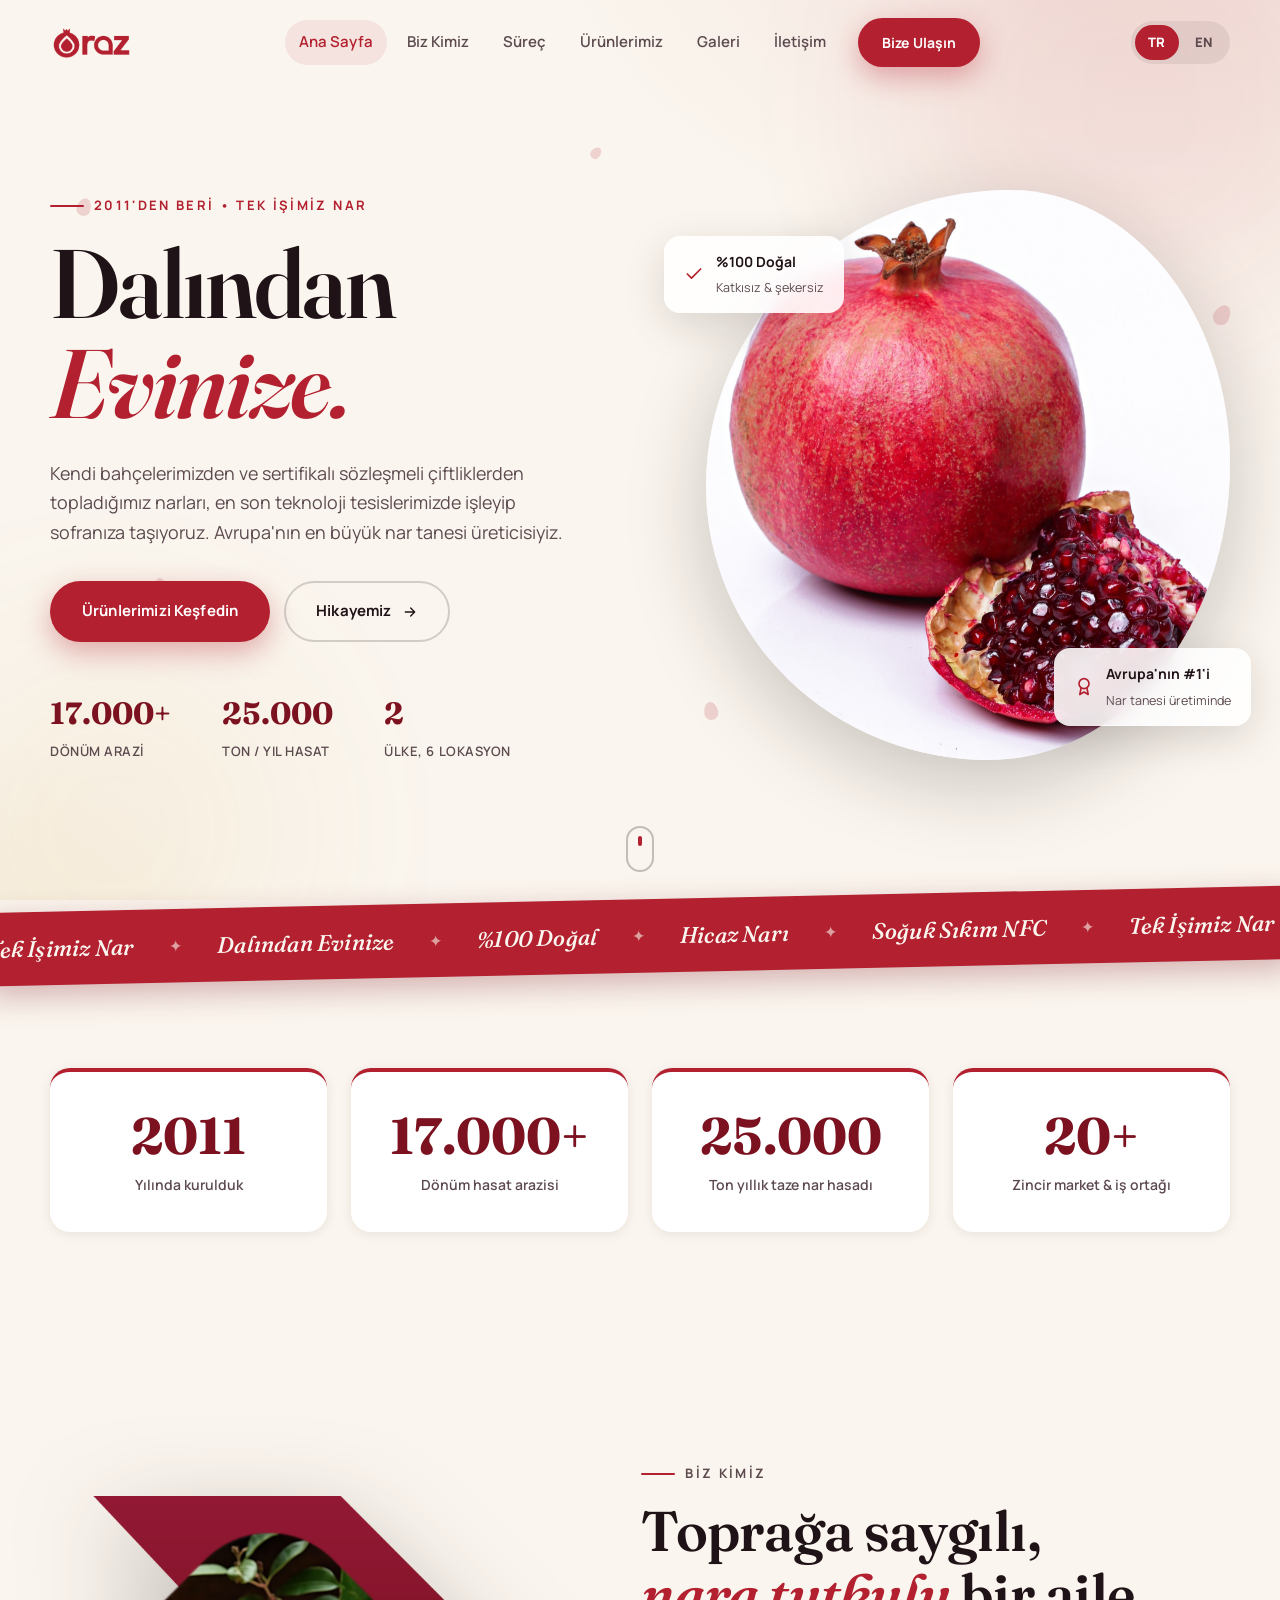
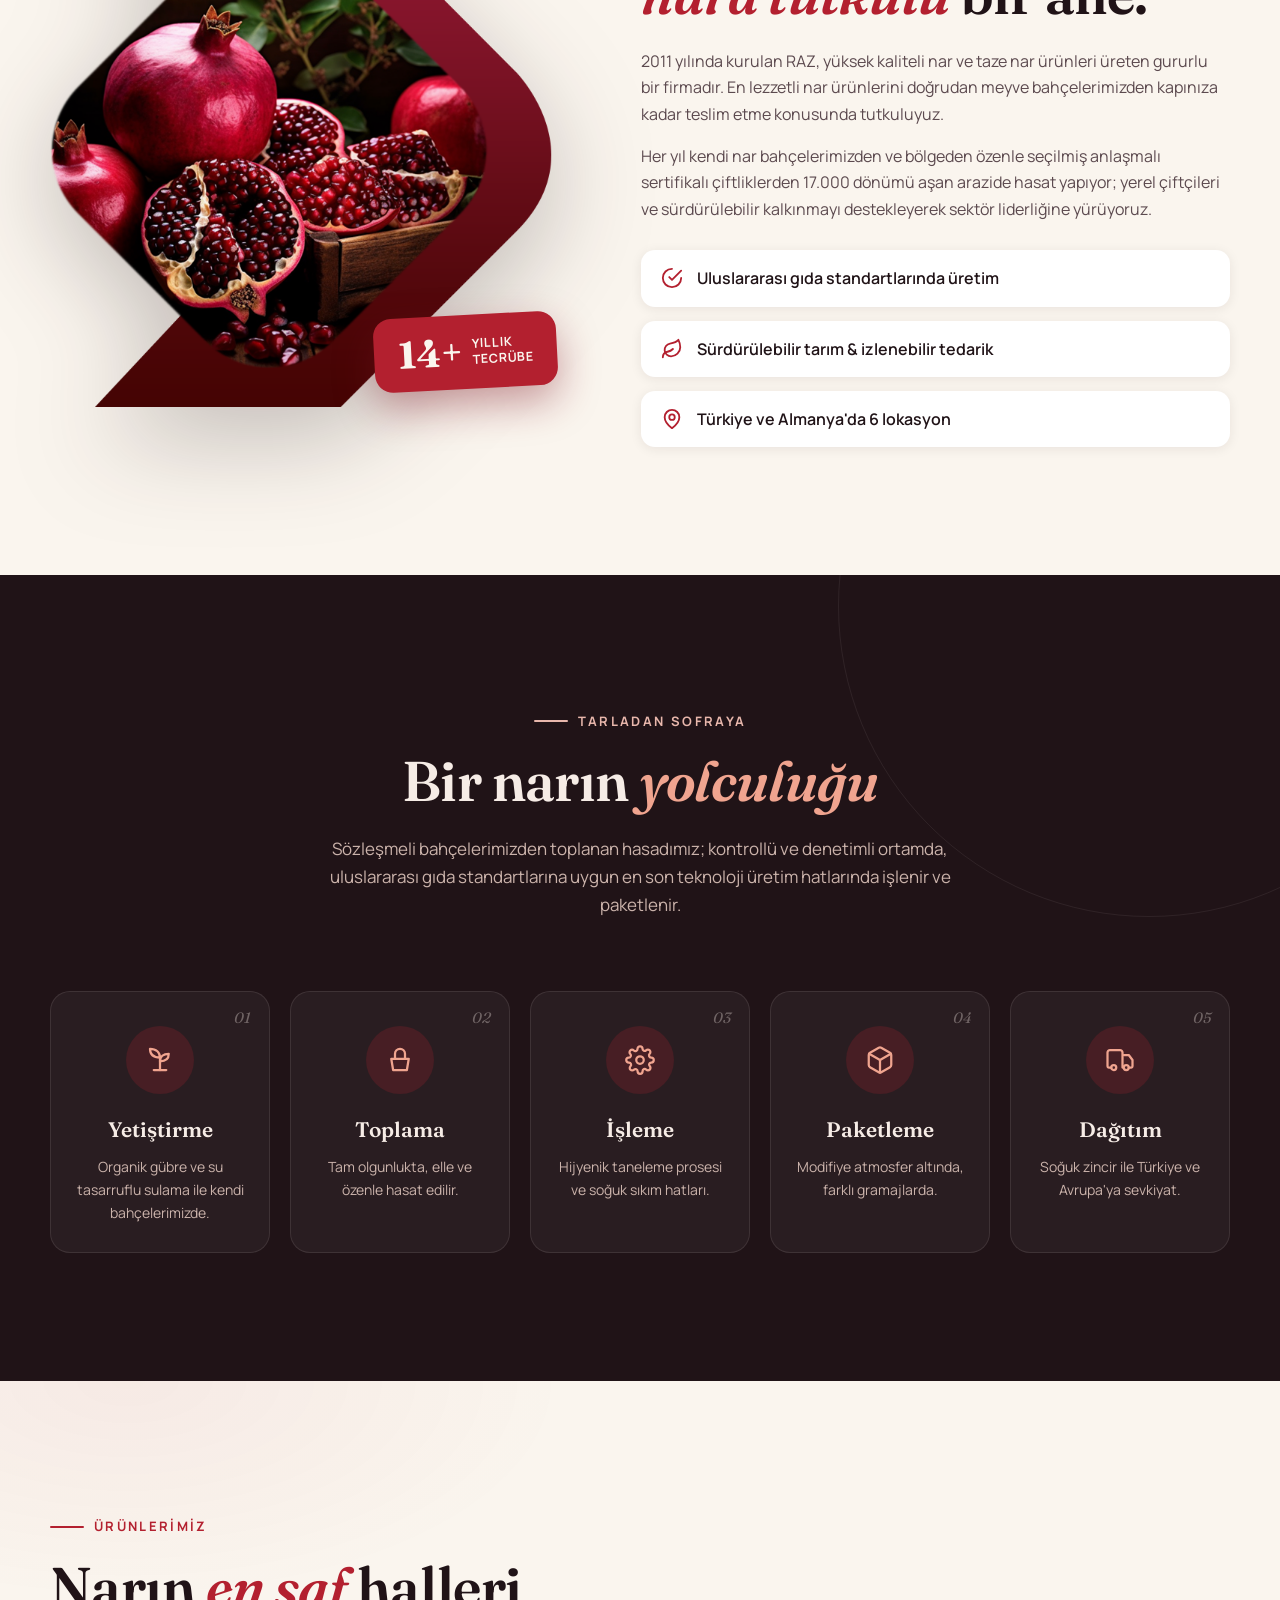
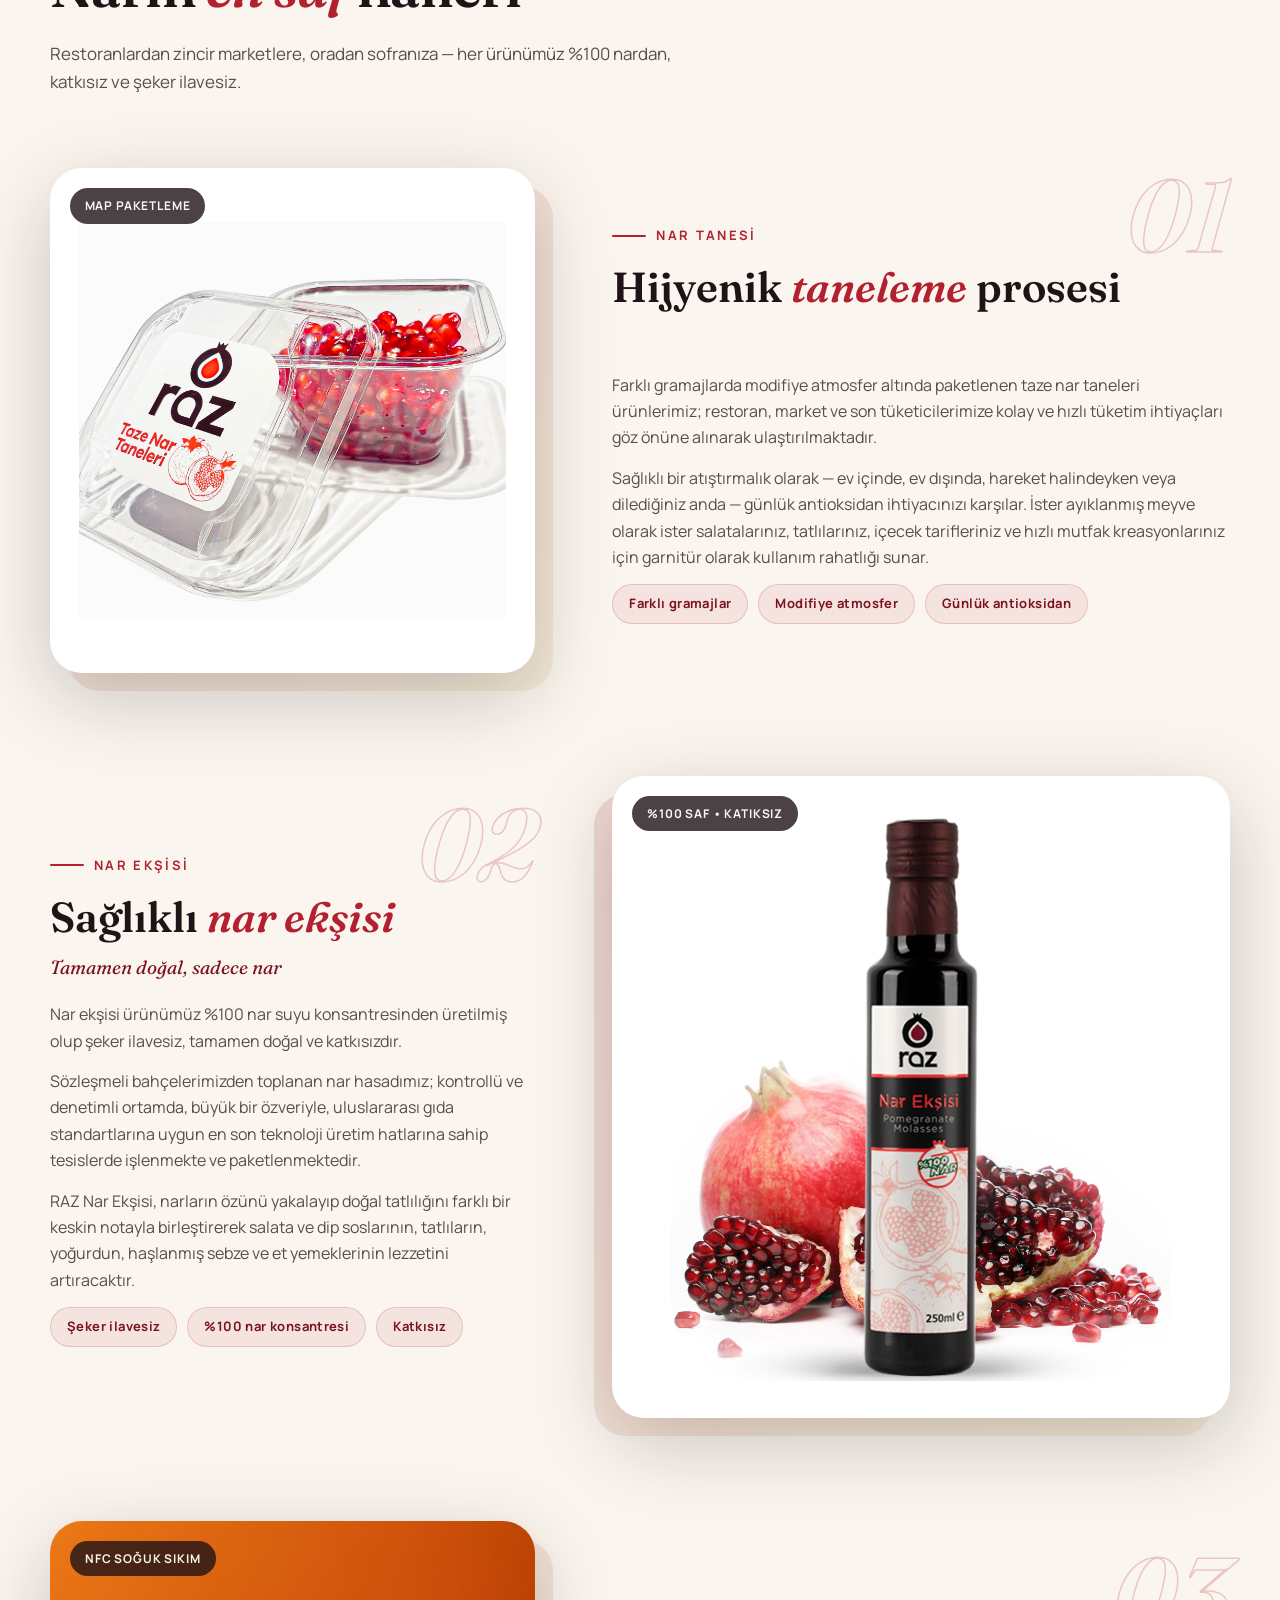
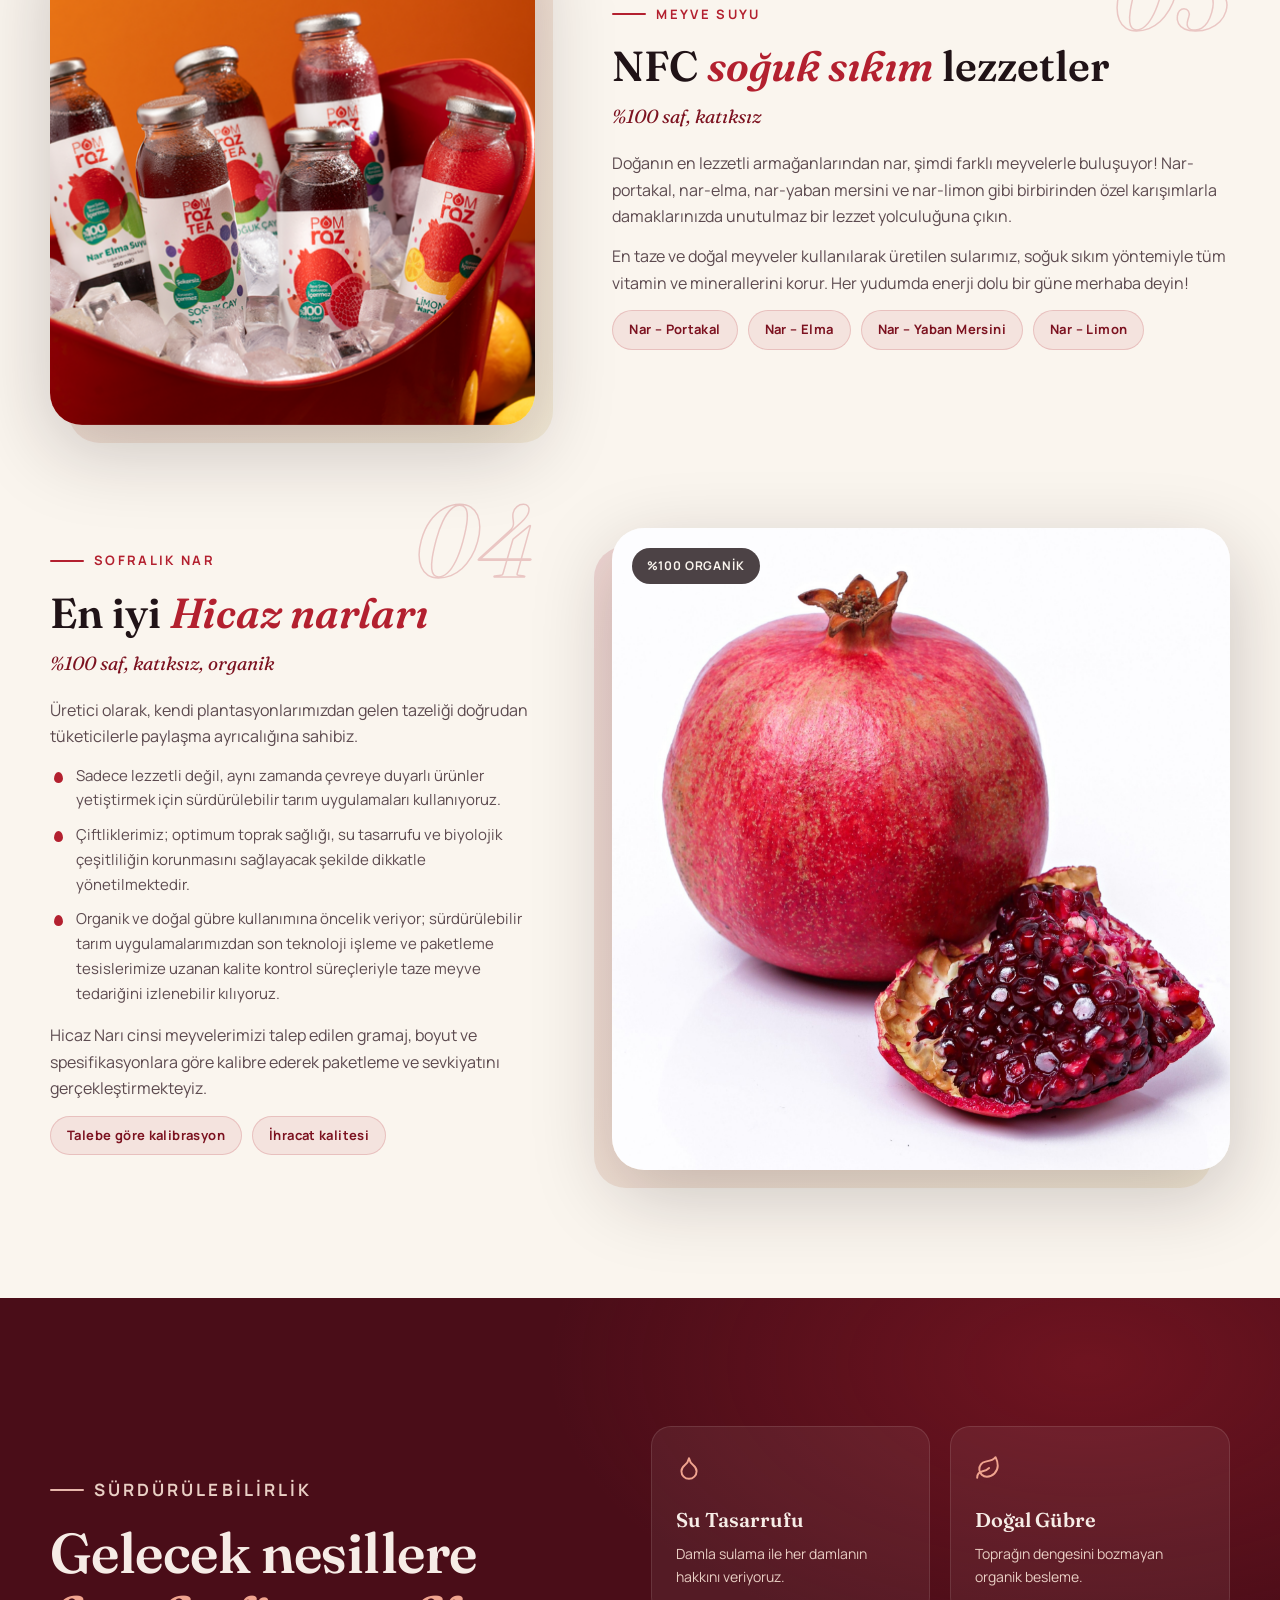
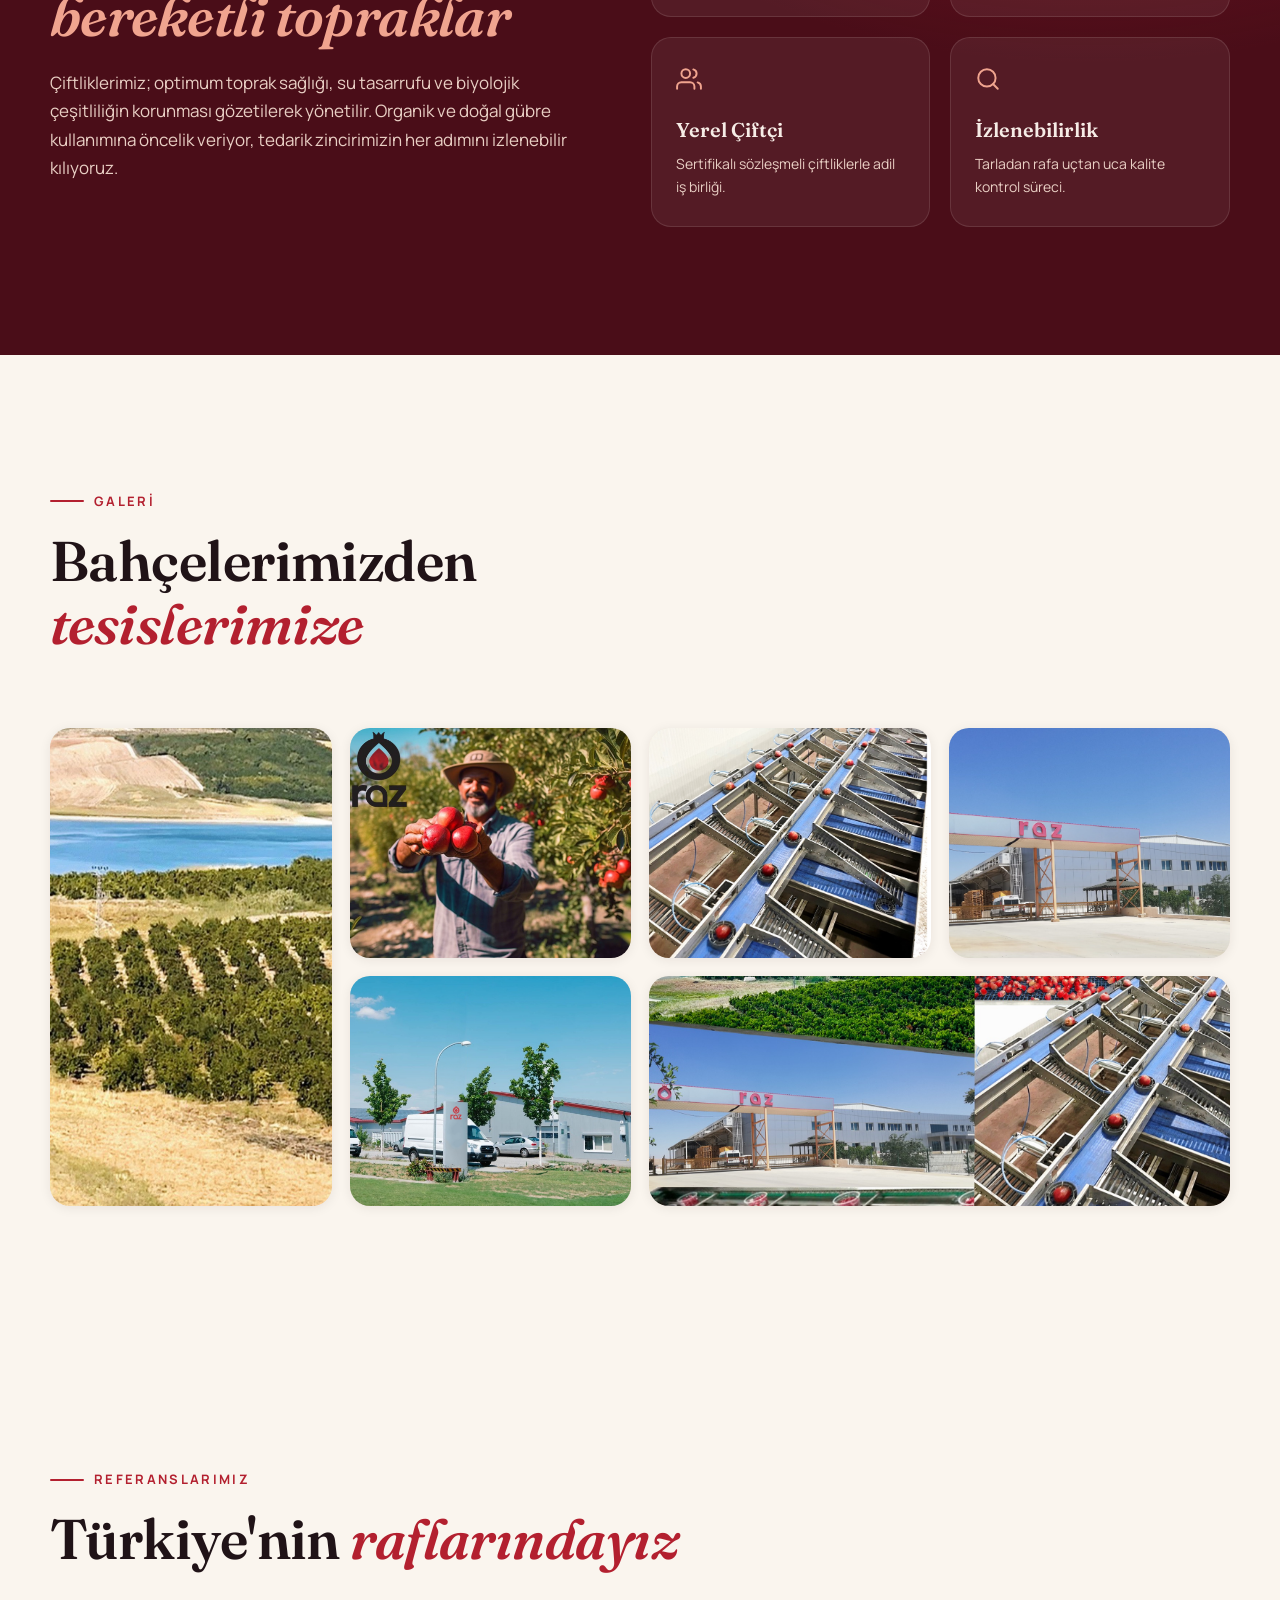
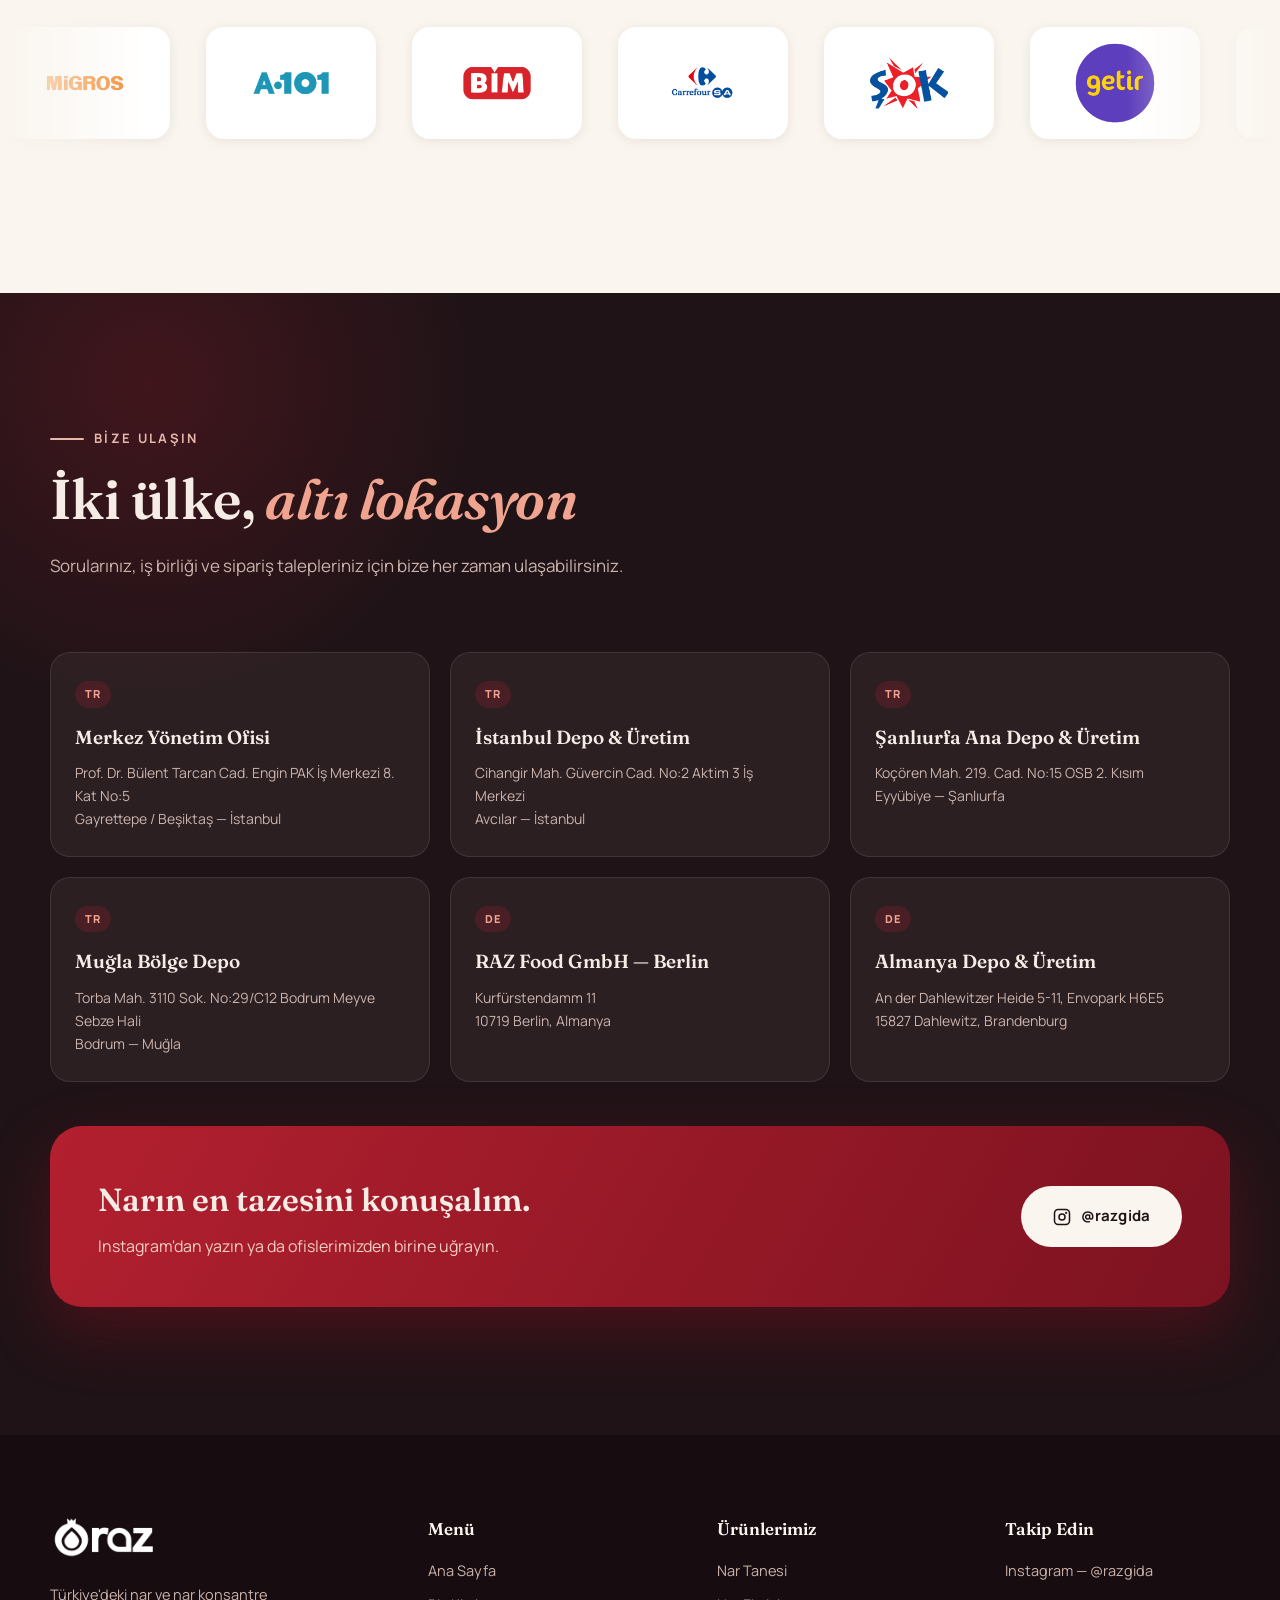
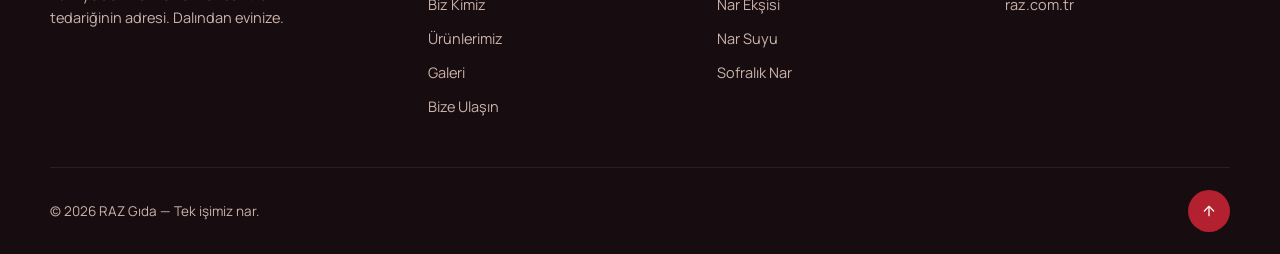
==== commit 4f894d46: "Fit full product photos in Nar Tanesi and Nar Ekşisi cards Co-Authored-By: Claude Fable 5 <noreply@a" ====
--- a/index.html
+++ b/index.html
@@ -245,7 +245,7 @@
 
           <!-- 01 · Nar Tanesi -->
           <article class="showcase">
-            <div class="showcase__media reveal">
+            <div class="showcase__media showcase__media--contain reveal">
               <img src="assets/img/products/nar-tanesi.jpg" alt="RAZ taze nar taneleri paketi" loading="lazy">
               <span class="showcase__tag">MAP Paketleme</span>
             </div>
@@ -275,7 +275,7 @@
 
           <!-- 02 · Nar Ekşisi -->
           <article class="showcase">
-            <div class="showcase__media reveal">
+            <div class="showcase__media showcase__media--contain reveal">
               <img src="assets/img/products/nar-eksisi.jpg" alt="RAZ nar ekşisi şişesi" loading="lazy">
               <span class="showcase__tag">%100 Saf &bull; Katıksız</span>
             </div>
--- a/css/style.css
+++ b/css/style.css
@@ -751,6 +751,14 @@
   border-radius: var(--radius-lg);
   box-shadow: var(--shadow-lg);
   transition: scale .6s var(--ease);
+}
+
+/* beyaz fonlu ürün çekimleri: kırpma yok, ürünün tamamı görünür */
+.showcase__media--contain img {
+  object-fit: contain;
+  background: var(--white);
+  padding: 6%;
+  box-sizing: border-box;
 }
 
 .showcase__media:hover img { scale: 1.02; }
